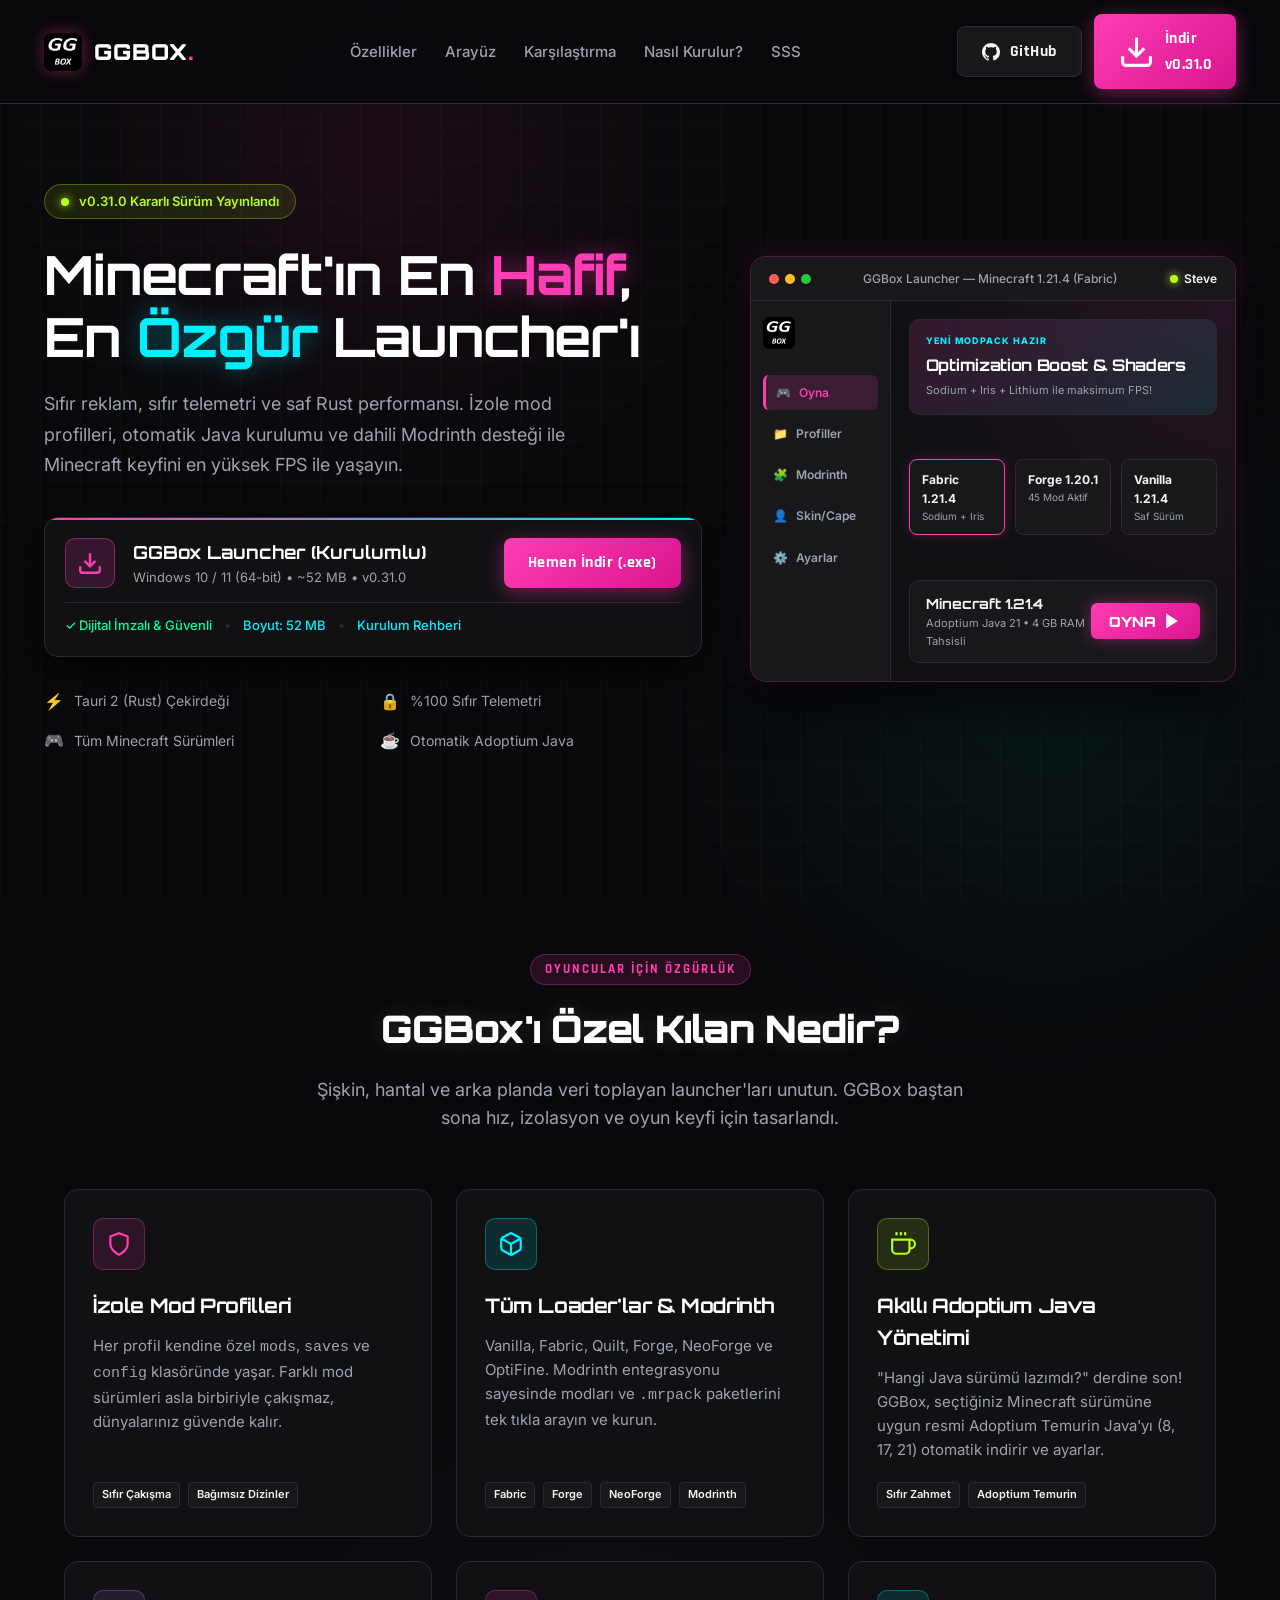
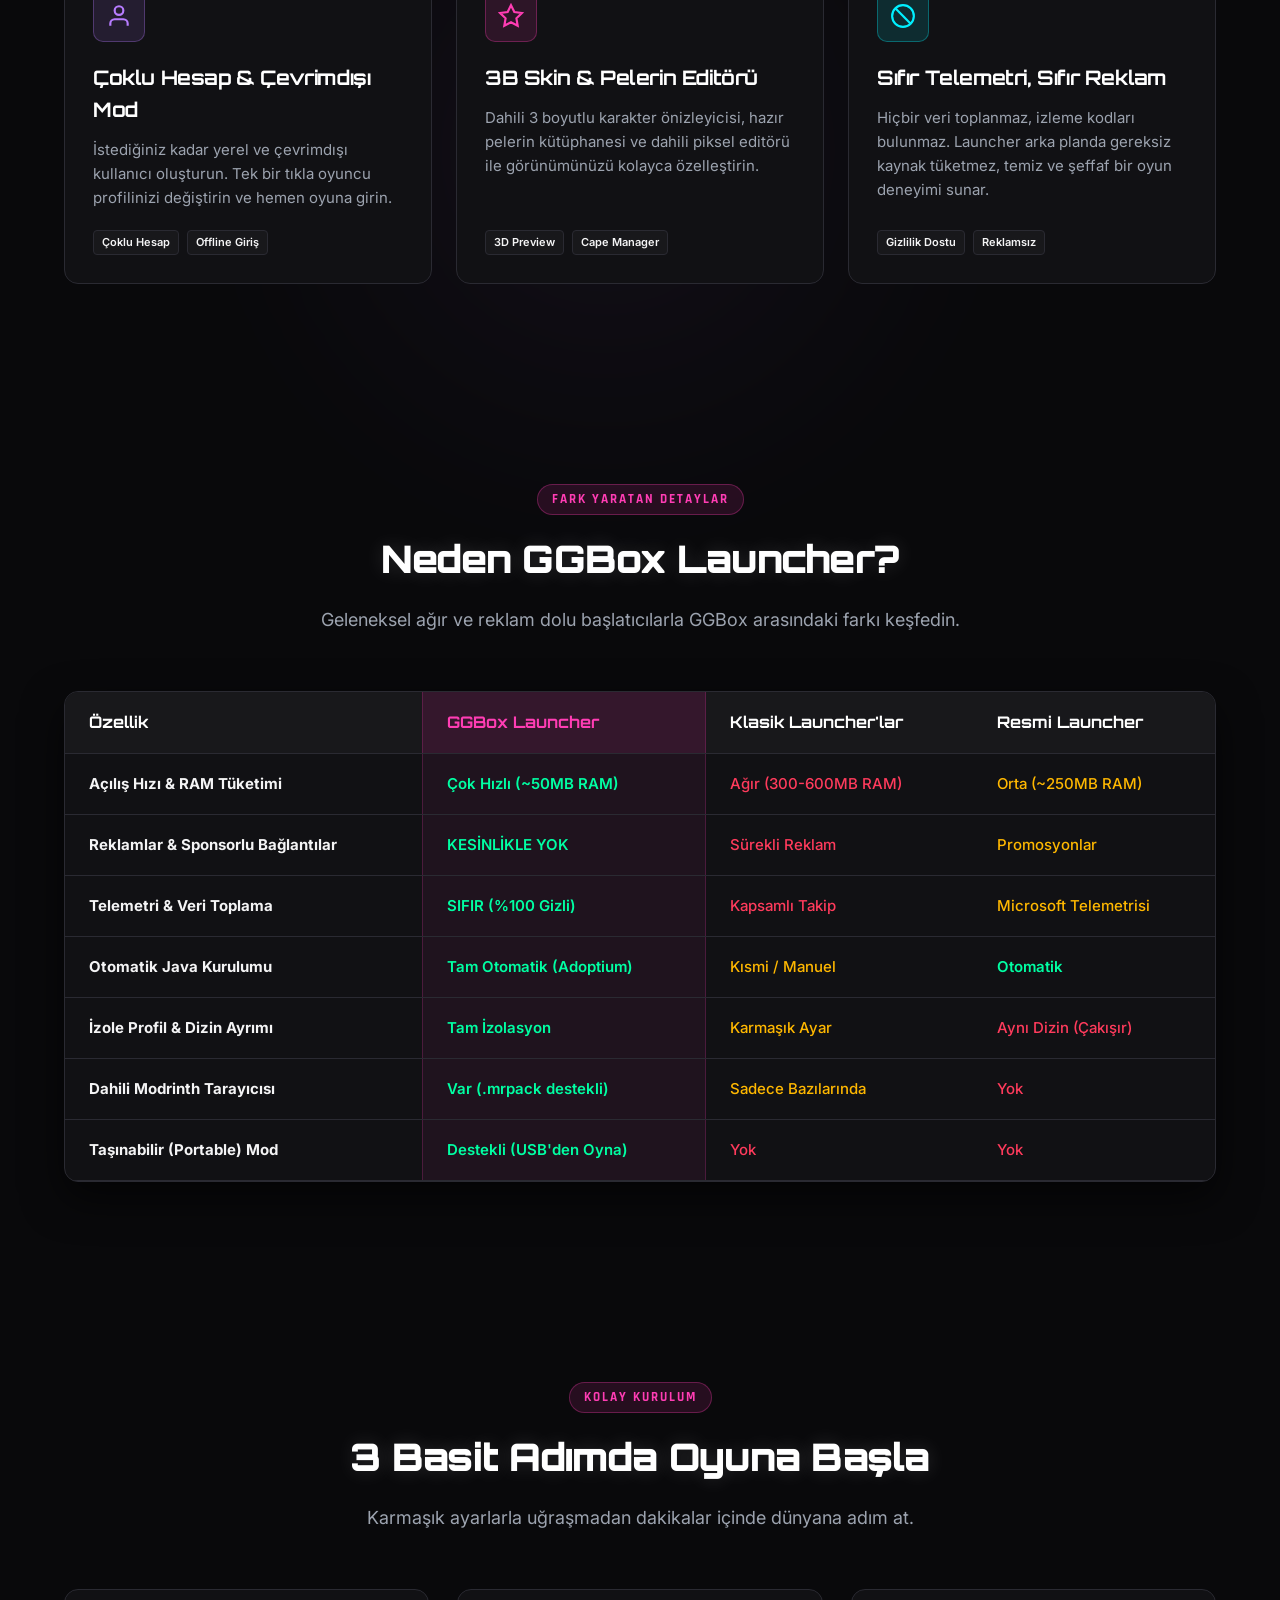
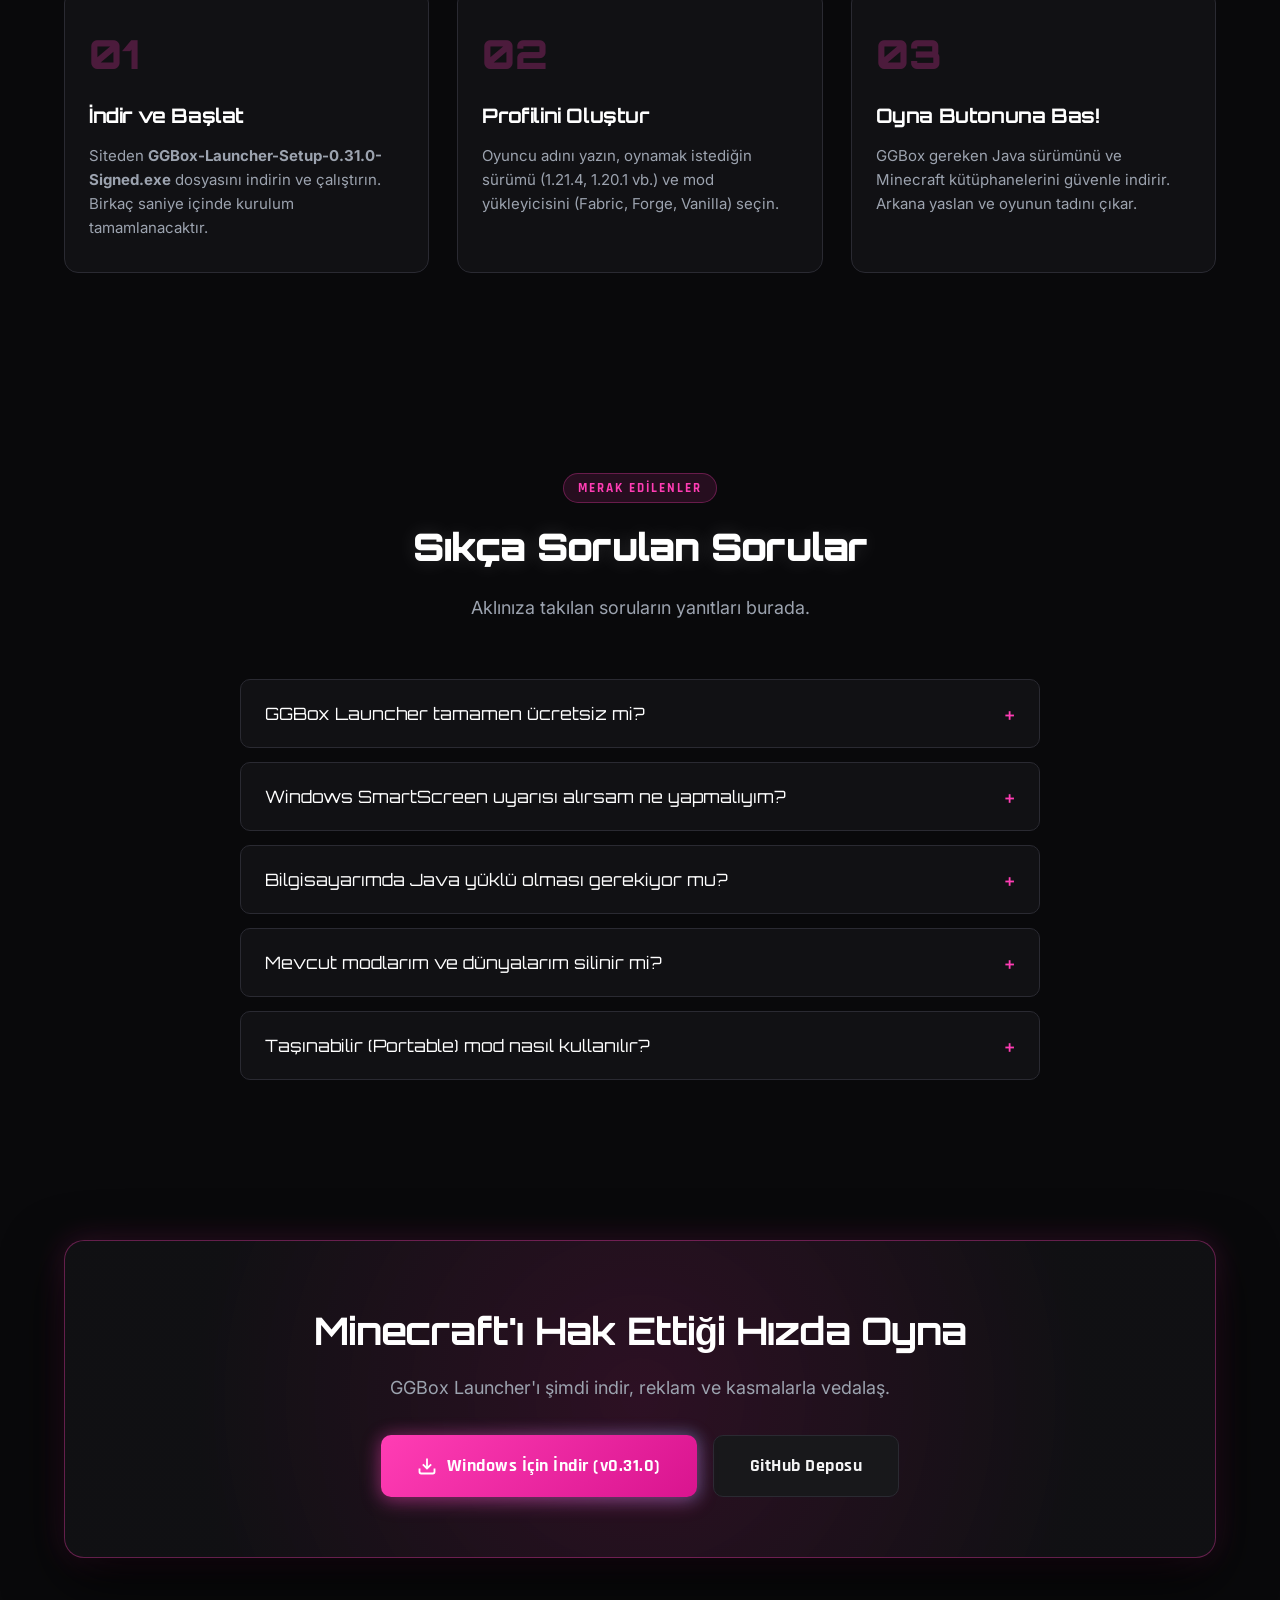
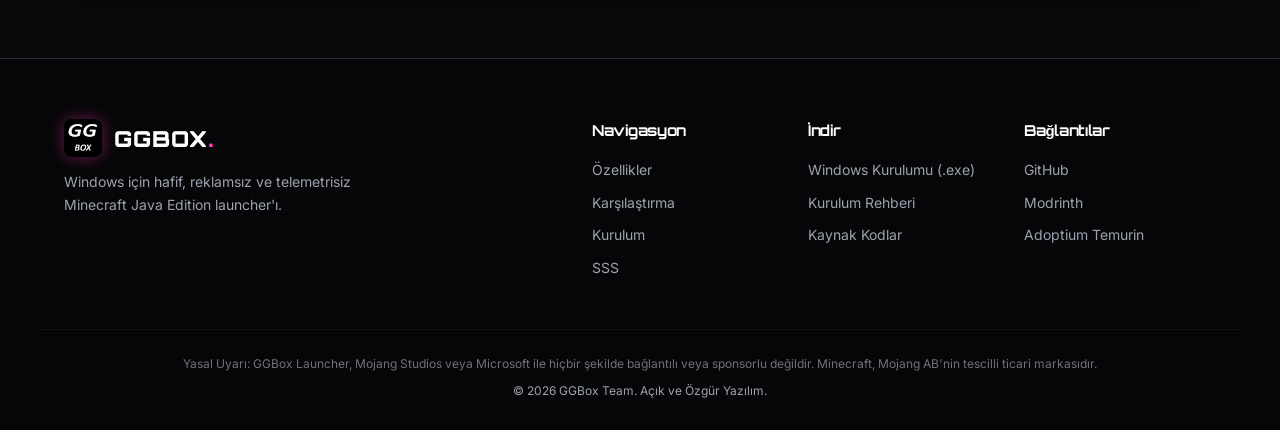
==== index.html @ 0e09b136 "feat: GGBox Launcher resmi indirme sitesi ve kurulum dosyalari (v0.31.0)" ====
<!DOCTYPE html>
<html lang="tr">
<head>
  <meta charset="UTF-8">
  <meta name="viewport" content="width=device-width, initial-scale=1.0">
  <title>GGBox Launcher — Minecraft İçin Hafif, Hızlı ve Özgür Başlatıcı</title>
  <meta name="description" content="Windows için hafif, reklamsız ve telemetrisiz Minecraft Java Edition launcher'ı. Çoklu profil, Modrinth desteği ve otomatik Java yönetimi.">
  <meta name="keywords" content="Minecraft Launcher, GGBox, GGBox Launcher, Minecraft Java, Fabric, Forge, Modrinth, Reklamsız Launcher, Minecraft İndir">
  <link rel="icon" type="image/x-icon" href="favicon.ico">
  <link rel="apple-touch-icon" href="assets/icon.png">
  
  <!-- Google Fonts: Orbitron, Rajdhani, Inter -->
  <link rel="preconnect" href="https://fonts.googleapis.com">
  <link rel="preconnect" href="https://fonts.gstatic.com" crossorigin>
  <link href="https://fonts.googleapis.com/css2?family=Inter:wght@300;400;500;600;700&family=Orbitron:wght@500;700;900&family=Rajdhani:wght@500;600;700&display=swap" rel="stylesheet">
  
  <link rel="stylesheet" href="styles.css">
</head>
<body data-accent="pink">
  <!-- Arka Plan Neon Glow Küreleri -->
  <div class="ambient-glow glow-1"></div>
  <div class="ambient-glow glow-2"></div>
  <div class="ambient-glow glow-3"></div>
  <div class="grid-overlay"></div>

  <!-- Üst Menü / Navbar -->
  <header class="navbar">
    <div class="nav-container">
      <a href="#" class="brand">
        <img src="assets/logo.png" alt="GGBox Launcher Logo" class="brand-logo" onerror="this.src='assets/icon.png'">
        <span class="brand-name">GGBOX<span class="brand-accent">.</span></span>
      </a>

      <nav class="nav-links">
        <a href="#ozellikler">Özellikler</a>
        <a href="#vitrin">Arayüz</a>
        <a href="#karsilastirma">Karşılaştırma</a>
        <a href="#kurulum">Nasıl Kurulur?</a>
        <a href="#sss">SSS</a>
      </nav>

      <div class="nav-actions">
        <a href="https://github.com/lopix31/ggboxmc.github.io" target="_blank" rel="noopener noreferrer" class="btn btn-secondary nav-github-btn">
          <svg class="icon" viewBox="0 0 24 24" fill="currentColor" width="18" height="18">
            <path d="M12 0C5.37 0 0 5.37 0 12c0 5.31 3.435 9.795 8.205 11.385.6.105.825-.255.825-.57 0-.285-.015-1.23-.015-2.235-3.015.555-3.795-.735-4.035-1.41-.135-.345-.72-1.41-1.23-1.695-.42-.225-1.02-.78-.015-.795.945-.015 1.62.87 1.845 1.23 1.08 1.815 2.805 1.305 3.495.99.105-.78.42-1.305.765-1.605-2.67-.3-5.46-1.335-5.46-5.925 0-1.305.465-2.385 1.23-3.225-.12-.3-.54-1.53.12-3.18 0 0 1.005-.315 3.3 1.23.96-.27 1.98-.405 3-.405s2.04.135 3 .405c2.295-1.56 3.3-1.23 3.3-1.23.66 1.65.24 2.88.12 3.18.765.84 1.23 1.905 1.23 3.225 0 4.605-2.805 5.625-5.475 5.925.435.375.81 1.095.81 2.22 0 1.605-.015 2.895-.015 3.3 0 .315.225.69.825.57A12.02 12.02 0 0024 12c0-6.63-5.37-12-12-12z"/>
          </svg>
          <span>GitHub</span>
        </a>
        <a href="#indir" class="btn btn-primary nav-download-btn">
          <svg class="icon" viewBox="0 0 24 24" fill="none" stroke="currentColor" stroke-width="2">
            <path d="M21 15v4a2 2 0 0 1-2 2H5a2 2 0 0 1-2-2v-4"></path>
            <polyline points="7 10 12 15 17 10"></polyline>
            <line x1="12" y1="15" x2="12" y2="3"></line>
          </svg>
          <span>İndir v0.31.0</span>
        </a>
      </div>
    </div>
  </header>

  <!-- Hero Bölümü -->
  <section class="hero-section">
    <div class="hero-container">
      <div class="hero-content">
        <div class="hero-badge">
          <span class="pulse-dot"></span>
          <span>v0.31.0 Kararlı Sürüm Yayınlandı</span>
        </div>

        <h1 class="hero-title">
          Minecraft'ın En <span class="neon-text">Hafif</span>, <br>
          En <span class="neon-text-cyan">Özgür</span> Launcher'ı
        </h1>

        <p class="hero-description">
          Sıfır reklam, sıfır telemetri ve saf Rust performansı. İzole mod profilleri, otomatik Java kurulumu ve dahili Modrinth desteği ile Minecraft keyfini en yüksek FPS ile yaşayın.
        </p>

        <!-- İndirme Kutusu ve Butonlar -->
        <div class="hero-cta-group" id="indir">
          <div class="download-main-card">
            <div class="download-card-body">
              <div class="download-icon-box">
                <svg viewBox="0 0 24 24" fill="none" stroke="currentColor" stroke-width="2.2">
                  <path d="M21 15v4a2 2 0 0 1-2 2H5a2 2 0 0 1-2-2v-4"></path>
                  <polyline points="7 10 12 15 17 10"></polyline>
                  <line x1="12" y1="15" x2="12" y2="3"></line>
                </svg>
              </div>
              <div class="download-info">
                <div class="download-title">GGBox Launcher (Kurulumlu)</div>
                <div class="download-meta">Windows 10 / 11 (64-bit) • ~52 MB • v0.31.0</div>
              </div>
              <a href="downloads/GGBox-Launcher-Setup-0.31.0-Signed.exe" id="direct-exe-download" class="btn btn-primary btn-glow" download="GGBox-Launcher-Setup-0.31.0.exe">
                <span>Hemen İndir (.exe)</span>
              </a>
            </div>
            <div class="download-card-footer">
              <span class="safe-badge">✓ Dijital İmzalı & Güvenli</span>
              <span class="divider">•</span>
              <span class="alt-link">Boyut: 52 MB</span>
              <span class="divider">•</span>
              <a href="#kurulum" class="alt-link">Kurulum Rehberi</a>
            </div>
          </div>
        </div>

        <div class="hero-highlights">
          <div class="highlight-item">
            <span class="highlight-icon">⚡</span>
            <span>Tauri 2 (Rust) Çekirdeği</span>
          </div>
          <div class="highlight-item">
            <span class="highlight-icon">🔒</span>
            <span>%100 Sıfır Telemetri</span>
          </div>
          <div class="highlight-item">
            <span class="highlight-icon">🎮</span>
            <span>Tüm Minecraft Sürümleri</span>
          </div>
          <div class="highlight-item">
            <span class="highlight-icon">☕</span>
            <span>Otomatik Adoptium Java</span>
          </div>
        </div>
      </div>

      <!-- Hero Launcher Önizleme / Mockup -->
      <div class="hero-mockup-wrapper">
        <div class="mockup-frame">
          <div class="mockup-header">
            <div class="mockup-dots">
              <span class="dot dot-red"></span>
              <span class="dot dot-yellow"></span>
              <span class="dot dot-green"></span>
            </div>
            <div class="mockup-title">GGBox Launcher — Minecraft 1.21.4 (Fabric)</div>
            <div class="mockup-user">
              <span class="status-online"></span> Steve
            </div>
          </div>

          <div class="mockup-inner">
            <!-- Sidebar Preview -->
            <div class="mockup-sidebar">
              <div class="mockup-brand">
                <img src="assets/logo.png" alt="GGBox" onerror="this.src='assets/icon.png'">
              </div>
              <div class="mockup-menu">
                <div class="m-item active"><span class="m-icon">🎮</span> Oyna</div>
                <div class="m-item"><span class="m-icon">📁</span> Profiller</div>
                <div class="m-item"><span class="m-icon">🧩</span> Modrinth</div>
                <div class="m-item"><span class="m-icon">👤</span> Skin/Cape</div>
                <div class="m-item"><span class="m-icon">⚙️</span> Ayarlar</div>
              </div>
            </div>

            <!-- Content Area Preview -->
            <div class="mockup-main">
              <div class="mockup-banner">
                <div class="banner-badge">YENİ MODPACK HAZIR</div>
                <h3 class="banner-title">Optimization Boost & Shaders</h3>
                <p class="banner-desc">Sodium + Iris + Lithium ile maksimum FPS!</p>
              </div>

              <div class="mockup-profile-row">
                <div class="profile-chip active">
                  <span class="pc-name">Fabric 1.21.4</span>
                  <span class="pc-tag">Sodium + Iris</span>
                </div>
                <div class="profile-chip">
                  <span class="pc-name">Forge 1.20.1</span>
                  <span class="pc-tag">45 Mod Aktif</span>
                </div>
                <div class="profile-chip">
                  <span class="pc-name">Vanilla 1.21.4</span>
                  <span class="pc-tag">Saf Sürüm</span>
                </div>
              </div>

              <div class="mockup-play-bar">
                <div class="play-details">
                  <div class="p-title">Minecraft 1.21.4</div>
                  <div class="p-sub">Adoptium Java 21 • 4 GB RAM Tahsisli</div>
                </div>
                <button class="mockup-play-btn">
                  <span>OYNA</span>
                  <svg viewBox="0 0 24 24" fill="currentColor" width="20" height="20">
                    <polygon points="5 3 19 12 5 21 5 3"></polygon>
                  </svg>
                </button>
              </div>
            </div>
          </div>
        </div>
      </div>
    </div>
  </section>

  <!-- Detaylı Özellikler Bölümü -->
  <section class="section features-section" id="ozellikler">
    <div class="container">
      <div class="section-head text-center">
        <div class="sub-badge">OYUNCULAR İÇİN ÖZGÜRLÜK</div>
        <h2 class="section-title">GGBox'ı Özel Kılan Nedir?</h2>
        <p class="section-desc">
          Şişkin, hantal ve arka planda veri toplayan launcher'ları unutun. GGBox baştan sona hız, izolasyon ve oyun keyfi için tasarlandı.
        </p>
      </div>

      <div class="features-grid">
        <!-- Feature 1 -->
        <div class="feature-card">
          <div class="feature-icon neon-pink-glow">
            <svg viewBox="0 0 24 24" fill="none" stroke="currentColor" stroke-width="2">
              <path d="M12 22s8-4 8-10V5l-8-3-8 3v7c0 6 8 10 8 10z"></path>
            </svg>
          </div>
          <h3 class="feature-title">İzole Mod Profilleri</h3>
          <p class="feature-text">
            Her profil kendine özel <code>mods</code>, <code>saves</code> ve <code>config</code> klasöründe yaşar. Farklı mod sürümleri asla birbiriyle çakışmaz, dünyalarınız güvende kalır.
          </p>
          <div class="feature-tags">
            <span>Sıfır Çakışma</span>
            <span>Bağımsız Dizinler</span>
          </div>
        </div>

        <!-- Feature 2 -->
        <div class="feature-card">
          <div class="feature-icon neon-cyan-glow">
            <svg viewBox="0 0 24 24" fill="none" stroke="currentColor" stroke-width="2">
              <path d="M21 16V8a2 2 0 0 0-1-1.73l-7-4a2 2 0 0 0-2 0l-7 4A2 2 0 0 0 3 8v8a2 2 0 0 0 1 1.73l7 4a2 2 0 0 0 2 0l7-4A2 2 0 0 0 21 16z"></path>
              <polyline points="3.27 6.96 12 12.01 20.73 6.96"></polyline>
              <line x1="12" y1="22.08" x2="12" y2="12"></line>
            </svg>
          </div>
          <h3 class="feature-title">Tüm Loader'lar & Modrinth</h3>
          <p class="feature-text">
            Vanilla, Fabric, Quilt, Forge, NeoForge ve OptiFine. Modrinth entegrasyonu sayesinde modları ve <code>.mrpack</code> paketlerini tek tıkla arayın ve kurun.
          </p>
          <div class="feature-tags">
            <span>Fabric</span>
            <span>Forge</span>
            <span>NeoForge</span>
            <span>Modrinth</span>
          </div>
        </div>

        <!-- Feature 3 -->
        <div class="feature-card">
          <div class="feature-icon neon-lime-glow">
            <svg viewBox="0 0 24 24" fill="none" stroke="currentColor" stroke-width="2">
              <path d="M18 8h1a4 4 0 0 1 0 8h-1"></path>
              <path d="M2 8h16v9a4 4 0 0 1-4 4H6a4 4 0 0 1-4-4V8z"></path>
              <line x1="6" y1="1" x2="6" y2="4"></line>
              <line x1="10" y1="1" x2="10" y2="4"></line>
              <line x1="14" y1="1" x2="14" y2="4"></line>
            </svg>
          </div>
          <h3 class="feature-title">Akıllı Adoptium Java Yönetimi</h3>
          <p class="feature-text">
            "Hangi Java sürümü lazımdı?" derdine son! GGBox, seçtiğiniz Minecraft sürümüne uygun resmi Adoptium Temurin Java'yı (8, 17, 21) otomatik indirir ve ayarlar.
          </p>
          <div class="feature-tags">
            <span>Sıfır Zahmet</span>
            <span>Adoptium Temurin</span>
          </div>
        </div>

        <!-- Feature 4 -->
        <div class="feature-card">
          <div class="feature-icon neon-purple-glow">
            <svg viewBox="0 0 24 24" fill="none" stroke="currentColor" stroke-width="2">
              <path d="M20 21v-2a4 4 0 0 0-4-4H8a4 4 0 0 0-4 4v2"></path>
              <circle cx="12" cy="7" r="4"></circle>
            </svg>
          </div>
          <h3 class="feature-title">Çoklu Hesap & Çevrimdışı Mod</h3>
          <p class="feature-text">
            İstediğiniz kadar yerel ve çevrimdışı kullanıcı oluşturun. Tek bir tıkla oyuncu profilinizi değiştirin ve hemen oyuna girin.
          </p>
          <div class="feature-tags">
            <span>Çoklu Hesap</span>
            <span>Offline Giriş</span>
          </div>
        </div>

        <!-- Feature 5 -->
        <div class="feature-card">
          <div class="feature-icon neon-pink-glow">
            <svg viewBox="0 0 24 24" fill="none" stroke="currentColor" stroke-width="2">
              <polygon points="12 2 15.09 8.26 22 9.27 17 14.14 18.18 21.02 12 17.77 5.82 21.02 7 14.14 2 9.27 8.91 8.26 12 2"></polygon>
            </svg>
          </div>
          <h3 class="feature-title">3B Skin & Pelerin Editörü</h3>
          <p class="feature-text">
            Dahili 3 boyutlu karakter önizleyicisi, hazır pelerin kütüphanesi ve dahili piksel editörü ile görünümünüzü kolayca özelleştirin.
          </p>
          <div class="feature-tags">
            <span>3D Preview</span>
            <span>Cape Manager</span>
          </div>
        </div>

        <!-- Feature 6 -->
        <div class="feature-card">
          <div class="feature-icon neon-cyan-glow">
            <svg viewBox="0 0 24 24" fill="none" stroke="currentColor" stroke-width="2">
              <circle cx="12" cy="12" r="10"></circle>
              <line x1="4.93" y1="4.93" x2="19.07" y2="19.07"></line>
            </svg>
          </div>
          <h3 class="feature-title">Sıfır Telemetri, Sıfır Reklam</h3>
          <p class="feature-text">
            Hiçbir veri toplanmaz, izleme kodları bulunmaz. Launcher arka planda gereksiz kaynak tüketmez, temiz ve şeffaf bir oyun deneyimi sunar.
          </p>
          <div class="feature-tags">
            <span>Gizlilik Dostu</span>
            <span>Reklamsız</span>
          </div>
        </div>
      </div>
    </div>
  </section>

  <!-- Karşılaştırma Bölümü -->
  <section class="section comparison-section" id="karsilastirma">
    <div class="container">
      <div class="section-head text-center">
        <div class="sub-badge">FARK YARATAN DETAYLAR</div>
        <h2 class="section-title">Neden GGBox Launcher?</h2>
        <p class="section-desc">Geleneksel ağır ve reklam dolu başlatıcılarla GGBox arasındaki farkı keşfedin.</p>
      </div>

      <div class="table-container">
        <table class="comparison-table">
          <thead>
            <tr>
              <th>Özellik</th>
              <th class="highlight-col">GGBox Launcher</th>
              <th>Klasik Launcher'lar</th>
              <th>Resmi Launcher</th>
            </tr>
          </thead>
          <tbody>
            <tr>
              <td><strong>Açılış Hızı & RAM Tüketimi</strong></td>
              <td class="highlight-col"><span class="badge-success">Çok Hızlı (~50MB RAM)</span></td>
              <td><span class="badge-danger">Ağır (300-600MB RAM)</span></td>
              <td><span class="badge-warn">Orta (~250MB RAM)</span></td>
            </tr>
            <tr>
              <td><strong>Reklamlar & Sponsorlu Bağlantılar</strong></td>
              <td class="highlight-col"><span class="badge-success">KESİNLİKLE YOK</span></td>
              <td><span class="badge-danger">Sürekli Reklam</span></td>
              <td><span class="badge-warn">Promosyonlar</span></td>
            </tr>
            <tr>
              <td><strong>Telemetri & Veri Toplama</strong></td>
              <td class="highlight-col"><span class="badge-success">SIFIR (%100 Gizli)</span></td>
              <td><span class="badge-danger">Kapsamlı Takip</span></td>
              <td><span class="badge-warn">Microsoft Telemetrisi</span></td>
            </tr>
            <tr>
              <td><strong>Otomatik Java Kurulumu</strong></td>
              <td class="highlight-col"><span class="badge-success">Tam Otomatik (Adoptium)</span></td>
              <td><span class="badge-warn">Kısmi / Manuel</span></td>
              <td><span class="badge-success">Otomatik</span></td>
            </tr>
            <tr>
              <td><strong>İzole Profil & Dizin Ayrımı</strong></td>
              <td class="highlight-col"><span class="badge-success">Tam İzolasyon</span></td>
              <td><span class="badge-warn">Karmaşık Ayar</span></td>
              <td><span class="badge-danger">Aynı Dizin (Çakışır)</span></td>
            </tr>
            <tr>
              <td><strong>Dahili Modrinth Tarayıcısı</strong></td>
              <td class="highlight-col"><span class="badge-success">Var (.mrpack destekli)</span></td>
              <td><span class="badge-warn">Sadece Bazılarında</span></td>
              <td><span class="badge-danger">Yok</span></td>
            </tr>
            <tr>
              <td><strong>Taşınabilir (Portable) Mod</strong></td>
              <td class="highlight-col"><span class="badge-success">Destekli (USB'den Oyna)</span></td>
              <td><span class="badge-danger">Yok</span></td>
              <td><span class="badge-danger">Yok</span></td>
            </tr>
          </tbody>
        </table>
      </div>
    </div>
  </section>

  <!-- Kurulum Adımları -->
  <section class="section install-section" id="kurulum">
    <div class="container">
      <div class="section-head text-center">
        <div class="sub-badge">KOLAY KURULUM</div>
        <h2 class="section-title">3 Basit Adımda Oyuna Başla</h2>
        <p class="section-desc">Karmaşık ayarlarla uğraşmadan dakikalar içinde dünyana adım at.</p>
      </div>

      <div class="steps-grid">
        <div class="step-card">
          <div class="step-num">01</div>
          <h3 class="step-title">İndir ve Başlat</h3>
          <p class="step-text">
            Siteden <strong>GGBox-Launcher-Setup-0.31.0-Signed.exe</strong> dosyasını indirin ve çalıştırın. Birkaç saniye içinde kurulum tamamlanacaktır.
          </p>
        </div>

        <div class="step-card">
          <div class="step-num">02</div>
          <h3 class="step-title">Profilini Oluştur</h3>
          <p class="step-text">
            Oyuncu adını yazın, oynamak istediğin sürümü (1.21.4, 1.20.1 vb.) ve mod yükleyicisini (Fabric, Forge, Vanilla) seçin.
          </p>
        </div>

        <div class="step-card">
          <div class="step-num">03</div>
          <h3 class="step-title">Oyna Butonuna Bas!</h3>
          <p class="step-text">
            GGBox gereken Java sürümünü ve Minecraft kütüphanelerini güvenle indirir. Arkana yaslan ve oyunun tadını çıkar.
          </p>
        </div>
      </div>
    </div>
  </section>

  <!-- SSS / Sıkça Sorulan Sorular -->
  <section class="section faq-section" id="sss">
    <div class="container">
      <div class="section-head text-center">
        <div class="sub-badge">MERAK EDİLENLER</div>
        <h2 class="section-title">Sıkça Sorulan Sorular</h2>
        <p class="section-desc">Aklınıza takılan soruların yanıtları burada.</p>
      </div>

      <div class="faq-accordion">
        <div class="faq-item">
          <button class="faq-question">
            <span>GGBox Launcher tamamen ücretsiz mi?</span>
            <span class="faq-icon">+</span>
          </button>
          <div class="faq-answer">
            <p>Evet! GGBox Launcher tamamen ücretsizdir. Hiçbir gizli ücret, abonelik, kilitli özellik veya reklam barındırmaz.</p>
          </div>
        </div>

        <div class="faq-item">
          <button class="faq-question">
            <span>Windows SmartScreen uyarısı alırsam ne yapmalıyım?</span>
            <span class="faq-icon">+</span>
          </button>
          <div class="faq-answer">
            <p>Yeni ve bağımsız açık kaynaklı uygulamalar Microsoft tarafından geniş kitlelerce indirilene kadar SmartScreen "Bilinmeyen Yayıncı" bildirimi gösterebilir. <strong>"Ek bilgi"</strong>ye ve ardından <strong>"Yine de çalıştır"</strong> butonuna tıklayarak güvenle başlatabilirsiniz. GGBox Launcher temiz ve dijital imzalıdır.</p>
          </div>
        </div>

        <div class="faq-item">
          <button class="faq-question">
            <span>Bilgisayarımda Java yüklü olması gerekiyor mu?</span>
            <span class="faq-icon">+</span>
          </button>
          <div class="faq-answer">
            <p>Hayır! GGBox Launcher akıllı Java yöneticisi içerir. Oynamak istediğiniz Minecraft sürümü Java 8, 17 veya 21 gerektiriyorsa, resmi Eclipse Adoptium Temurin kaynaklarından otomatik olarak indirip izole şekilde kullanır.</p>
          </div>
        </div>

        <div class="faq-item">
          <button class="faq-question">
            <span>Mevcut modlarım ve dünyalarım silinir mi?</span>
            <span class="faq-icon">+</span>
          </button>
          <div class="faq-answer">
            <p>Hayır! GGBox her profil için izole bir çalışma alanı oluşturur. Standart <code>.minecraft</code> klasörünüzdeki kayıtlarınıza dokunmaz. İsterseniz tek tıkla eski dünyalarınızı kopyalayabilir veya içeri aktarabilirsiniz.</p>
          </div>
        </div>

        <div class="faq-item">
          <button class="faq-question">
            <span>Taşınabilir (Portable) mod nasıl kullanılır?</span>
            <span class="faq-icon">+</span>
          </button>
          <div class="faq-answer">
            <p>GGBox Portable sürümünü bir USB belleğe çıkarın. Programın yanında bir <code>portable.flag</code> dosyası bulunduğunda tüm oyun ve ayar dosyaları USB bellek içinde tutulur, böylece her bilgisayara takıp doğrudan oynayabilirsiniz.</p>
          </div>
        </div>
      </div>
    </div>
  </section>

  <!-- Alt Çağrı / Download Banner -->
  <section class="cta-banner-section">
    <div class="container">
      <div class="cta-banner">
        <h2 class="cta-title">Minecraft'ı Hak Ettiği Hızda Oyna</h2>
        <p class="cta-subtitle">GGBox Launcher'ı şimdi indir, reklam ve kasmalarla vedalaş.</p>
        <div class="cta-buttons">
          <a href="downloads/GGBox-Launcher-Setup-0.31.0-Signed.exe" class="btn btn-primary btn-lg btn-glow" download="GGBox-Launcher-Setup-0.31.0.exe">
            <svg viewBox="0 0 24 24" fill="none" stroke="currentColor" stroke-width="2.2" width="20" height="20">
              <path d="M21 15v4a2 2 0 0 1-2 2H5a2 2 0 0 1-2-2v-4"></path>
              <polyline points="7 10 12 15 17 10"></polyline>
              <line x1="12" y1="15" x2="12" y2="3"></line>
            </svg>
            <span>Windows İçin İndir (v0.31.0)</span>
          </a>
          <a href="https://github.com/lopix31/ggboxmc.github.io" target="_blank" rel="noopener noreferrer" class="btn btn-secondary btn-lg">
            <span>GitHub Deposu</span>
          </a>
        </div>
      </div>
    </div>
  </section>

  <!-- Footer -->
  <footer class="footer">
    <div class="container footer-content">
      <div class="footer-brand">
        <div class="brand">
          <img src="assets/logo.png" alt="GGBox" class="brand-logo" onerror="this.src='assets/icon.png'">
          <span class="brand-name">GGBOX<span class="brand-accent">.</span></span>
        </div>
        <p class="footer-desc">
          Windows için hafif, reklamsız ve telemetrisiz Minecraft Java Edition launcher'ı.
        </p>
      </div>

      <div class="footer-links-group">
        <div class="footer-col">
          <h4>Navigasyon</h4>
          <a href="#ozellikler">Özellikler</a>
          <a href="#karsilastirma">Karşılaştırma</a>
          <a href="#kurulum">Kurulum</a>
          <a href="#sss">SSS</a>
        </div>

        <div class="footer-col">
          <h4>İndir</h4>
          <a href="downloads/GGBox-Launcher-Setup-0.31.0-Signed.exe" download="GGBox-Launcher-Setup-0.31.0.exe">Windows Kurulumu (.exe)</a>
          <a href="#kurulum">Kurulum Rehberi</a>
          <a href="https://github.com/lopix31/ggboxmc.github.io" target="_blank">Kaynak Kodlar</a>
        </div>

        <div class="footer-col">
          <h4>Bağlantılar</h4>
          <a href="https://github.com/ggboxmc/ggboxmc.github.io" target="_blank">GitHub</a>
          <a href="https://modrinth.com" target="_blank">Modrinth</a>
          <a href="https://adoptium.net" target="_blank">Adoptium Temurin</a>
        </div>
      </div>
    </div>

    <div class="container footer-bottom">
      <p class="disclaimer">
        Yasal Uyarı: GGBox Launcher, Mojang Studios veya Microsoft ile hiçbir şekilde bağlantılı veya sponsorlu değildir. Minecraft, Mojang AB'nin tescilli ticari markasıdır.
      </p>
      <p class="copyright">
        © 2026 GGBox Team. Açık ve Özgür Yazılım.
      </p>
    </div>
  </footer>

  <script src="script.js"></script>
</body>
</html>
---- styles.css ----
/* ==========================================================================
   GGBox Launcher Landing Page Stylesheet
   Theme: Neon Pink × Deep Dark Cyberpunk (Matching GGBox App Design Tokens)
   ========================================================================== */

:root {
  --mc-bg: #09090b;
  --mc-surface-1: #111114;
  --mc-surface-2: #18181b;
  --mc-surface-3: #222227;
  --mc-border: #2a2a32;
  --mc-border-light: rgba(255, 61, 180, 0.25);
  
  --mc-text: #f4f4f5;
  --mc-text-muted: #9ca3af;
  --mc-text-dim: #71717a;

  /* Neon Brand Accents */
  --mc-accent: #ff3db4;
  --mc-accent-2: #d9148f;
  --mc-accent-glow: rgba(255, 61, 180, 0.45);
  --mc-accent-rgb: 255, 61, 180;
  --mc-on-accent: #24030f;

  /* Additional Neon Accents */
  --mc-cyan: #00f0ff;
  --mc-cyan-glow: rgba(0, 240, 255, 0.4);
  --mc-lime: #b6ff1a;
  --mc-lime-glow: rgba(182, 255, 26, 0.35);
  --mc-purple: #b77cff;
  --mc-purple-glow: rgba(183, 124, 255, 0.35);
  
  --mc-success: #00ffa3;
  --mc-danger: #ff3b5c;
  --mc-warn: #ffb800;

  /* Fonts */
  --font-body: 'Inter', -apple-system, BlinkMacSystemFont, "Segoe UI", Roboto, sans-serif;
  --font-heading: 'Orbitron', sans-serif;
  --font-sub: 'Rajdhani', sans-serif;

  --transition-fast: 0.2s cubic-bezier(0.16, 1, 0.3, 1);
  --transition-normal: 0.3s cubic-bezier(0.16, 1, 0.3, 1);
}

* {
  box-sizing: border-box;
  margin: 0;
  padding: 0;
}

html {
  scroll-behavior: smooth;
  color-scheme: dark;
}

body {
  background-color: var(--mc-bg);
  color: var(--mc-text);
  font-family: var(--font-body);
  font-size: 16px;
  line-height: 1.6;
  position: relative;
  overflow-x: hidden;
  min-height: 100vh;
}

/* Ambient Glow Orbs */
.ambient-glow {
  position: absolute;
  border-radius: 50%;
  filter: blur(120px);
  pointer-events: none;
  z-index: 0;
  opacity: 0.45;
}

.glow-1 {
  width: 500px;
  height: 500px;
  background: radial-gradient(circle, rgba(255, 61, 180, 0.35) 0%, transparent 70%);
  top: -100px;
  left: 10%;
}

.glow-2 {
  width: 600px;
  height: 600px;
  background: radial-gradient(circle, rgba(0, 240, 255, 0.2) 0%, transparent 70%);
  top: 400px;
  right: -5%;
}

.glow-3 {
  width: 700px;
  height: 700px;
  background: radial-gradient(circle, rgba(183, 124, 255, 0.18) 0%, transparent 70%);
  top: 1400px;
  left: 20%;
}

/* Cyberpunk Grid Overlay */
.grid-overlay {
  position: fixed;
  top: 0;
  left: 0;
  width: 100%;
  height: 100%;
  background-image: 
    linear-gradient(rgba(255, 255, 255, 0.02) 1px, transparent 1px),
    linear-gradient(90deg, rgba(255, 255, 255, 0.02) 1px, transparent 1px);
  background-size: 40px 40px;
  pointer-events: none;
  z-index: 1;
}

/* Container */
.container {
  max-width: 1200px;
  margin: 0 auto;
  padding: 0 24px;
  position: relative;
  z-index: 2;
}

/* Typography & Headings */
h1, h2, h3, h4 {
  font-family: var(--font-heading);
  letter-spacing: -0.02em;
  color: #ffffff;
}

.sub-badge {
  display: inline-block;
  font-family: var(--font-sub);
  font-weight: 700;
  font-size: 13px;
  letter-spacing: 2px;
  color: var(--mc-accent);
  background: rgba(255, 61, 180, 0.12);
  border: 1px solid rgba(255, 61, 180, 0.3);
  padding: 4px 14px;
  border-radius: 999px;
  margin-bottom: 14px;
  text-transform: uppercase;
}

.section-head {
  margin-bottom: 56px;
}

.text-center {
  text-align: center;
}

.section-title {
  font-size: 38px;
  font-weight: 900;
  margin-bottom: 16px;
  text-shadow: 0 0 20px rgba(255, 255, 255, 0.15);
}

.section-desc {
  color: var(--mc-text-muted);
  font-size: 18px;
  max-width: 680px;
  margin: 0 auto;
}

.neon-text {
  color: var(--mc-accent);
  text-shadow: 0 0 25px var(--mc-accent-glow);
}

.neon-text-cyan {
  color: var(--mc-cyan);
  text-shadow: 0 0 25px var(--mc-cyan-glow);
}

/* Buttons */
.btn {
  display: inline-flex;
  align-items: center;
  justify-content: center;
  gap: 10px;
  font-family: var(--font-sub);
  font-weight: 700;
  font-size: 16px;
  letter-spacing: 0.5px;
  text-decoration: none;
  padding: 12px 24px;
  border-radius: 8px;
  cursor: pointer;
  transition: all var(--transition-normal);
  border: none;
  outline: none;
}

.btn-primary {
  background: linear-gradient(135deg, var(--mc-accent), var(--mc-accent-2));
  color: #ffffff;
  box-shadow: 0 4px 20px rgba(255, 61, 180, 0.4);
}

.btn-primary:hover {
  transform: translateY(-2px);
  box-shadow: 0 6px 28px rgba(255, 61, 180, 0.6);
  filter: brightness(1.1);
}

.btn-glow {
  position: relative;
}

.btn-glow::after {
  content: '';
  position: absolute;
  inset: -2px;
  background: linear-gradient(135deg, var(--mc-accent), var(--mc-cyan));
  border-radius: 10px;
  z-index: -1;
  opacity: 0.4;
  filter: blur(8px);
  transition: opacity var(--transition-fast);
}

.btn-glow:hover::after {
  opacity: 0.8;
}

.btn-secondary {
  background: var(--mc-surface-2);
  color: var(--mc-text);
  border: 1px solid var(--mc-border);
}

.btn-secondary:hover {
  background: var(--mc-surface-3);
  border-color: var(--mc-text-muted);
  transform: translateY(-2px);
}

.btn-lg {
  padding: 16px 36px;
  font-size: 18px;
  border-radius: 10px;
}

/* Navbar */
.navbar {
  position: sticky;
  top: 0;
  width: 100%;
  background: rgba(9, 9, 11, 0.85);
  backdrop-filter: blur(16px);
  -webkit-backdrop-filter: blur(16px);
  border-bottom: 1px solid var(--mc-border);
  z-index: 100;
}

.nav-container {
  max-width: 1240px;
  margin: 0 auto;
  padding: 14px 24px;
  display: flex;
  align-items: center;
  justify-content: space-between;
}

.brand {
  display: flex;
  align-items: center;
  gap: 12px;
  text-decoration: none;
}

.brand-logo {
  width: 38px;
  height: 38px;
  border-radius: 8px;
  object-fit: contain;
  box-shadow: 0 0 16px rgba(255, 61, 180, 0.4);
}

.brand-name {
  font-family: var(--font-heading);
  font-size: 22px;
  font-weight: 900;
  letter-spacing: 1px;
  color: #ffffff;
}

.brand-accent {
  color: var(--mc-accent);
}

.nav-links {
  display: flex;
  gap: 28px;
}

.nav-links a {
  color: var(--mc-text-muted);
  text-decoration: none;
  font-weight: 500;
  font-size: 15px;
  transition: color var(--transition-fast);
}

.nav-links a:hover {
  color: var(--mc-accent);
}

.nav-actions {
  display: flex;
  align-items: center;
  gap: 12px;
}

/* Hero Section */
.hero-section {
  position: relative;
  z-index: 2;
  padding: 80px 0 100px;
}

.hero-container {
  max-width: 1240px;
  margin: 0 auto;
  padding: 0 24px;
  display: grid;
  grid-template-columns: 1.15fr 0.85fr;
  align-items: center;
  gap: 48px;
}

.hero-badge {
  display: inline-flex;
  align-items: center;
  gap: 10px;
  background: rgba(182, 255, 26, 0.1);
  border: 1px solid rgba(182, 255, 26, 0.3);
  color: var(--mc-lime);
  padding: 6px 16px;
  border-radius: 999px;
  font-size: 13px;
  font-weight: 600;
  margin-bottom: 24px;
}

.pulse-dot {
  width: 8px;
  height: 8px;
  background-color: var(--mc-lime);
  border-radius: 50%;
  box-shadow: 0 0 10px var(--mc-lime);
  animation: pulse 1.8s infinite;
}

@keyframes pulse {
  0% { transform: scale(0.95); box-shadow: 0 0 0 0 rgba(182, 255, 26, 0.7); }
  70% { transform: scale(1.1); box-shadow: 0 0 0 8px rgba(182, 255, 26, 0); }
  100% { transform: scale(0.95); box-shadow: 0 0 0 0 rgba(182, 255, 26, 0); }
}

.hero-title {
  font-size: 54px;
  line-height: 1.15;
  margin-bottom: 22px;
}

.hero-description {
  font-size: 18px;
  color: var(--mc-text-muted);
  line-height: 1.7;
  margin-bottom: 36px;
  max-width: 580px;
}

/* Download Main Card */
.download-main-card {
  background: var(--mc-surface-1);
  border: 1px solid var(--mc-border);
  border-radius: 14px;
  padding: 20px;
  margin-bottom: 32px;
  box-shadow: 0 12px 36px rgba(0, 0, 0, 0.6);
  position: relative;
  overflow: hidden;
}

.download-main-card::before {
  content: '';
  position: absolute;
  top: 0;
  left: 0;
  right: 0;
  height: 2px;
  background: linear-gradient(90deg, var(--mc-accent), var(--mc-cyan));
}

.download-card-body {
  display: flex;
  align-items: center;
  gap: 18px;
  margin-bottom: 14px;
}

.download-icon-box {
  width: 50px;
  height: 50px;
  background: rgba(255, 61, 180, 0.15);
  border: 1px solid rgba(255, 61, 180, 0.4);
  color: var(--mc-accent);
  border-radius: 10px;
  display: flex;
  align-items: center;
  justify-content: center;
}

.download-icon-box svg {
  width: 26px;
  height: 26px;
}

.download-info {
  flex: 1;
}

.download-title {
  font-family: var(--font-heading);
  font-weight: 700;
  font-size: 18px;
  color: #ffffff;
}

.download-meta {
  font-size: 13px;
  color: var(--mc-text-muted);
}

.download-card-footer {
  display: flex;
  align-items: center;
  gap: 12px;
  padding-top: 12px;
  border-top: 1px solid var(--mc-border);
  font-size: 13px;
  flex-wrap: wrap;
}

.alt-link {
  color: var(--mc-cyan);
  text-decoration: none;
  font-weight: 500;
  transition: color var(--transition-fast);
}

.alt-link:hover {
  text-decoration: underline;
  color: #ffffff;
}

.safe-badge {
  color: var(--mc-success);
  font-weight: 500;
}

.divider {
  color: var(--mc-border);
}

.hero-highlights {
  display: grid;
  grid-template-columns: repeat(2, 1fr);
  gap: 14px;
}

.highlight-item {
  display: flex;
  align-items: center;
  gap: 10px;
  font-size: 14px;
  color: var(--mc-text-muted);
}

.highlight-icon {
  font-size: 16px;
}

/* Mockup Showcase */
.hero-mockup-wrapper {
  position: relative;
}

.mockup-frame {
  background: var(--mc-surface-1);
  border: 1px solid var(--mc-border-light);
  border-radius: 16px;
  overflow: hidden;
  box-shadow: 
    0 20px 50px rgba(0, 0, 0, 0.8),
    0 0 30px rgba(255, 61, 180, 0.15);
  transition: transform var(--transition-normal);
}

.mockup-frame:hover {
  transform: translateY(-4px);
  border-color: rgba(255, 61, 180, 0.45);
}

.mockup-header {
  background: var(--mc-surface-2);
  padding: 12px 18px;
  display: flex;
  align-items: center;
  justify-content: space-between;
  border-bottom: 1px solid var(--mc-border);
}

.mockup-dots {
  display: flex;
  gap: 6px;
}

.dot {
  width: 10px;
  height: 10px;
  border-radius: 50%;
}

.dot-red { background: #ff5f56; }
.dot-yellow { background: #ffbd2e; }
.dot-green { background: #27c93f; }

.mockup-title {
  font-size: 12px;
  color: var(--mc-text-muted);
  font-weight: 500;
}

.mockup-user {
  font-size: 12px;
  display: flex;
  align-items: center;
  gap: 6px;
  color: var(--mc-text);
  font-weight: 600;
}

.status-online {
  width: 8px;
  height: 8px;
  background-color: var(--mc-lime);
  border-radius: 50%;
  display: inline-block;
  box-shadow: 0 0 8px var(--mc-lime);
}

.mockup-inner {
  display: grid;
  grid-template-columns: 140px 1fr;
  height: 380px;
}

.mockup-sidebar {
  background: var(--mc-surface-2);
  border-right: 1px solid var(--mc-border);
  padding: 16px 12px;
  display: flex;
  flex-direction: column;
  gap: 18px;
}

.mockup-brand img {
  width: 32px;
  height: 32px;
  border-radius: 6px;
}

.mockup-menu {
  display: flex;
  flex-direction: column;
  gap: 6px;
}

.m-item {
  display: flex;
  align-items: center;
  gap: 8px;
  font-size: 12px;
  font-weight: 600;
  padding: 8px 10px;
  border-radius: 6px;
  color: var(--mc-text-muted);
  cursor: pointer;
  transition: all var(--transition-fast);
}

.m-item.active {
  background: rgba(255, 61, 180, 0.15);
  color: var(--mc-accent);
  border-left: 3px solid var(--mc-accent);
}

.mockup-main {
  padding: 18px;
  display: flex;
  flex-direction: column;
  justify-content: space-between;
  background: radial-gradient(circle at top right, rgba(255, 61, 180, 0.08), transparent 70%);
}

.mockup-banner {
  background: linear-gradient(135deg, rgba(255, 61, 180, 0.15), rgba(0, 240, 255, 0.1));
  border: 1px solid var(--mc-border);
  border-radius: 10px;
  padding: 14px 16px;
}

.banner-badge {
  font-size: 9px;
  font-weight: 800;
  color: var(--mc-cyan);
  letter-spacing: 1px;
}

.banner-title {
  font-size: 16px;
  margin: 4px 0;
}

.banner-desc {
  font-size: 11px;
  color: var(--mc-text-muted);
}

.mockup-profile-row {
  display: flex;
  gap: 10px;
  margin: 14px 0;
}

.profile-chip {
  flex: 1;
  background: var(--mc-surface-2);
  border: 1px solid var(--mc-border);
  border-radius: 8px;
  padding: 10px 12px;
  display: flex;
  flex-direction: column;
}

.profile-chip.active {
  border-color: var(--mc-accent);
  box-shadow: 0 0 12px rgba(255, 61, 180, 0.2);
}

.pc-name {
  font-size: 12px;
  font-weight: 700;
}

.pc-tag {
  font-size: 10px;
  color: var(--mc-text-muted);
}

.mockup-play-bar {
  background: var(--mc-surface-2);
  border: 1px solid var(--mc-border);
  border-radius: 10px;
  padding: 12px 16px;
  display: flex;
  align-items: center;
  justify-content: space-between;
}

.p-title {
  font-size: 14px;
  font-weight: 700;
  font-family: var(--font-heading);
}

.p-sub {
  font-size: 11px;
  color: var(--mc-text-muted);
}

.mockup-play-btn {
  background: linear-gradient(135deg, var(--mc-accent), var(--mc-accent-2));
  color: #ffffff;
  border: none;
  border-radius: 6px;
  padding: 8px 18px;
  font-family: var(--font-heading);
  font-weight: 900;
  font-size: 14px;
  display: flex;
  align-items: center;
  gap: 6px;
  cursor: pointer;
  box-shadow: 0 0 15px rgba(255, 61, 180, 0.4);
}

/* Sections General */
.section {
  padding: 100px 0;
  position: relative;
  z-index: 2;
}

/* Features Grid */
.features-grid {
  display: grid;
  grid-template-columns: repeat(3, 1fr);
  gap: 24px;
}

.feature-card {
  background: var(--mc-surface-1);
  border: 1px solid var(--mc-border);
  border-radius: 14px;
  padding: 28px;
  transition: all var(--transition-normal);
  display: flex;
  flex-direction: column;
  position: relative;
}

.feature-card:hover {
  transform: translateY(-6px);
  border-color: rgba(255, 61, 180, 0.4);
  box-shadow: 0 16px 36px rgba(0, 0, 0, 0.6), 0 0 20px rgba(255, 61, 180, 0.15);
}

.feature-icon {
  width: 52px;
  height: 52px;
  border-radius: 10px;
  display: flex;
  align-items: center;
  justify-content: center;
  margin-bottom: 20px;
}

.feature-icon svg {
  width: 26px;
  height: 26px;
}

.neon-pink-glow {
  background: rgba(255, 61, 180, 0.12);
  color: var(--mc-accent);
  border: 1px solid rgba(255, 61, 180, 0.3);
}

.neon-cyan-glow {
  background: rgba(0, 240, 255, 0.12);
  color: var(--mc-cyan);
  border: 1px solid rgba(0, 240, 255, 0.3);
}

.neon-lime-glow {
  background: rgba(182, 255, 26, 0.12);
  color: var(--mc-lime);
  border: 1px solid rgba(182, 255, 26, 0.3);
}

.neon-purple-glow {
  background: rgba(183, 124, 255, 0.12);
  color: var(--mc-purple);
  border: 1px solid rgba(183, 124, 255, 0.3);
}

.feature-title {
  font-size: 20px;
  margin-bottom: 12px;
}

.feature-text {
  color: var(--mc-text-muted);
  font-size: 15px;
  line-height: 1.6;
  margin-bottom: 20px;
  flex: 1;
}

.feature-tags {
  display: flex;
  gap: 8px;
  flex-wrap: wrap;
}

.feature-tags span {
  font-size: 11px;
  font-weight: 600;
  background: var(--mc-surface-2);
  color: var(--mc-text);
  border: 1px solid var(--mc-border);
  padding: 3px 8px;
  border-radius: 4px;
}

/* Comparison Table */
.table-container {
  overflow-x: auto;
  border-radius: 14px;
  border: 1px solid var(--mc-border);
  background: var(--mc-surface-1);
  box-shadow: 0 16px 40px rgba(0, 0, 0, 0.6);
}

.comparison-table {
  width: 100%;
  border-collapse: collapse;
  text-align: left;
  font-size: 15px;
}

.comparison-table th,
.comparison-table td {
  padding: 18px 24px;
  border-bottom: 1px solid var(--mc-border);
}

.comparison-table thead th {
  background: var(--mc-surface-2);
  font-family: var(--font-heading);
  font-size: 16px;
  color: #ffffff;
}

.comparison-table .highlight-col {
  background: rgba(255, 61, 180, 0.06);
  border-left: 1px solid rgba(255, 61, 180, 0.2);
  border-right: 1px solid rgba(255, 61, 180, 0.2);
}

.comparison-table thead th.highlight-col {
  background: rgba(255, 61, 180, 0.15);
  color: var(--mc-accent);
}

.badge-success {
  color: var(--mc-success);
  font-weight: 600;
}

.badge-danger {
  color: var(--mc-danger);
  font-weight: 500;
}

.badge-warn {
  color: var(--mc-warn);
  font-weight: 500;
}

/* Steps Grid */
.steps-grid {
  display: grid;
  grid-template-columns: repeat(3, 1fr);
  gap: 28px;
}

.step-card {
  background: var(--mc-surface-1);
  border: 1px solid var(--mc-border);
  border-radius: 14px;
  padding: 32px 24px;
  position: relative;
  transition: all var(--transition-normal);
}

.step-card:hover {
  border-color: var(--mc-accent);
  transform: translateY(-4px);
}

.step-num {
  font-family: var(--font-heading);
  font-size: 40px;
  font-weight: 900;
  color: rgba(255, 61, 180, 0.25);
  margin-bottom: 14px;
}

.step-title {
  font-size: 20px;
  margin-bottom: 12px;
}

.step-text {
  color: var(--mc-text-muted);
  font-size: 15px;
  line-height: 1.6;
}

/* FAQ Section */
.faq-accordion {
  max-width: 800px;
  margin: 0 auto;
  display: flex;
  flex-direction: column;
  gap: 14px;
}

.faq-item {
  background: var(--mc-surface-1);
  border: 1px solid var(--mc-border);
  border-radius: 10px;
  overflow: hidden;
  transition: border-color var(--transition-fast);
}

.faq-item.active {
  border-color: rgba(255, 61, 180, 0.5);
}

.faq-question {
  width: 100%;
  padding: 20px 24px;
  background: transparent;
  border: none;
  color: #ffffff;
  font-family: var(--font-heading);
  font-size: 17px;
  text-align: left;
  display: flex;
  align-items: center;
  justify-content: space-between;
  cursor: pointer;
}

.faq-icon {
  font-size: 22px;
  color: var(--mc-accent);
  transition: transform var(--transition-fast);
}

.faq-item.active .faq-icon {
  transform: rotate(45deg);
}

.faq-answer {
  max-height: 0;
  overflow: hidden;
  transition: max-height 0.3s ease-out, padding 0.3s ease;
  color: var(--mc-text-muted);
  font-size: 15px;
  line-height: 1.7;
  padding: 0 24px;
}

.faq-item.active .faq-answer {
  max-height: 200px;
  padding: 0 24px 20px 24px;
}

/* CTA Banner Section */
.cta-banner-section {
  padding: 60px 0 100px;
  position: relative;
  z-index: 2;
}

.cta-banner {
  background: radial-gradient(circle at center, rgba(255, 61, 180, 0.15) 0%, rgba(17, 17, 20, 0.95) 75%);
  border: 1px solid rgba(255, 61, 180, 0.35);
  border-radius: 20px;
  padding: 60px 40px;
  text-align: center;
  box-shadow: 0 20px 60px rgba(0, 0, 0, 0.8), 0 0 30px rgba(255, 61, 180, 0.2);
}

.cta-title {
  font-size: 38px;
  margin-bottom: 12px;
}

.cta-subtitle {
  font-size: 18px;
  color: var(--mc-text-muted);
  margin-bottom: 32px;
}

.cta-buttons {
  display: flex;
  gap: 16px;
  justify-content: center;
  flex-wrap: wrap;
}

/* Footer */
.footer {
  background: #060608;
  border-top: 1px solid var(--mc-border);
  padding: 60px 0 30px;
  position: relative;
  z-index: 2;
}

.footer-content {
  display: grid;
  grid-template-columns: 1.5fr 2fr;
  gap: 60px;
  margin-bottom: 40px;
}

.footer-desc {
  margin-top: 14px;
  color: var(--mc-text-muted);
  font-size: 14px;
  max-width: 320px;
}

.footer-links-group {
  display: grid;
  grid-template-columns: repeat(3, 1fr);
  gap: 24px;
}

.footer-col h4 {
  font-size: 15px;
  margin-bottom: 16px;
  color: #ffffff;
}

.footer-col a {
  display: block;
  color: var(--mc-text-muted);
  text-decoration: none;
  font-size: 14px;
  margin-bottom: 10px;
  transition: color var(--transition-fast);
}

.footer-col a:hover {
  color: var(--mc-accent);
}

.footer-bottom {
  padding-top: 24px;
  border-top: 1px solid rgba(255, 255, 255, 0.05);
  display: flex;
  flex-direction: column;
  gap: 8px;
  text-align: center;
}

.disclaimer {
  font-size: 12px;
  color: var(--mc-text-dim);
}

.copyright {
  font-size: 12px;
  color: var(--mc-text-muted);
}

/* Responsive */
@media (max-width: 992px) {
  .hero-container {
    grid-template-columns: 1fr;
    text-align: center;
  }
  .hero-description {
    margin: 0 auto 36px;
  }
  .download-card-body {
    flex-direction: column;
    text-align: center;
  }
  .download-card-footer {
    justify-content: center;
  }
  .hero-highlights {
    justify-content: center;
  }
  .features-grid,
  .steps-grid {
    grid-template-columns: repeat(2, 1fr);
  }
  .footer-content {
    grid-template-columns: 1fr;
    gap: 40px;
  }
}

@media (max-width: 768px) {
  .nav-links,
  .nav-github-btn {
    display: none;
  }
  .hero-title {
    font-size: 38px;
  }
  .features-grid,
  .steps-grid {
    grid-template-columns: 1fr;
  }
  .comparison-table {
    font-size: 13px;
  }
  .comparison-table th,
  .comparison-table td {
    padding: 12px 14px;
  }
}
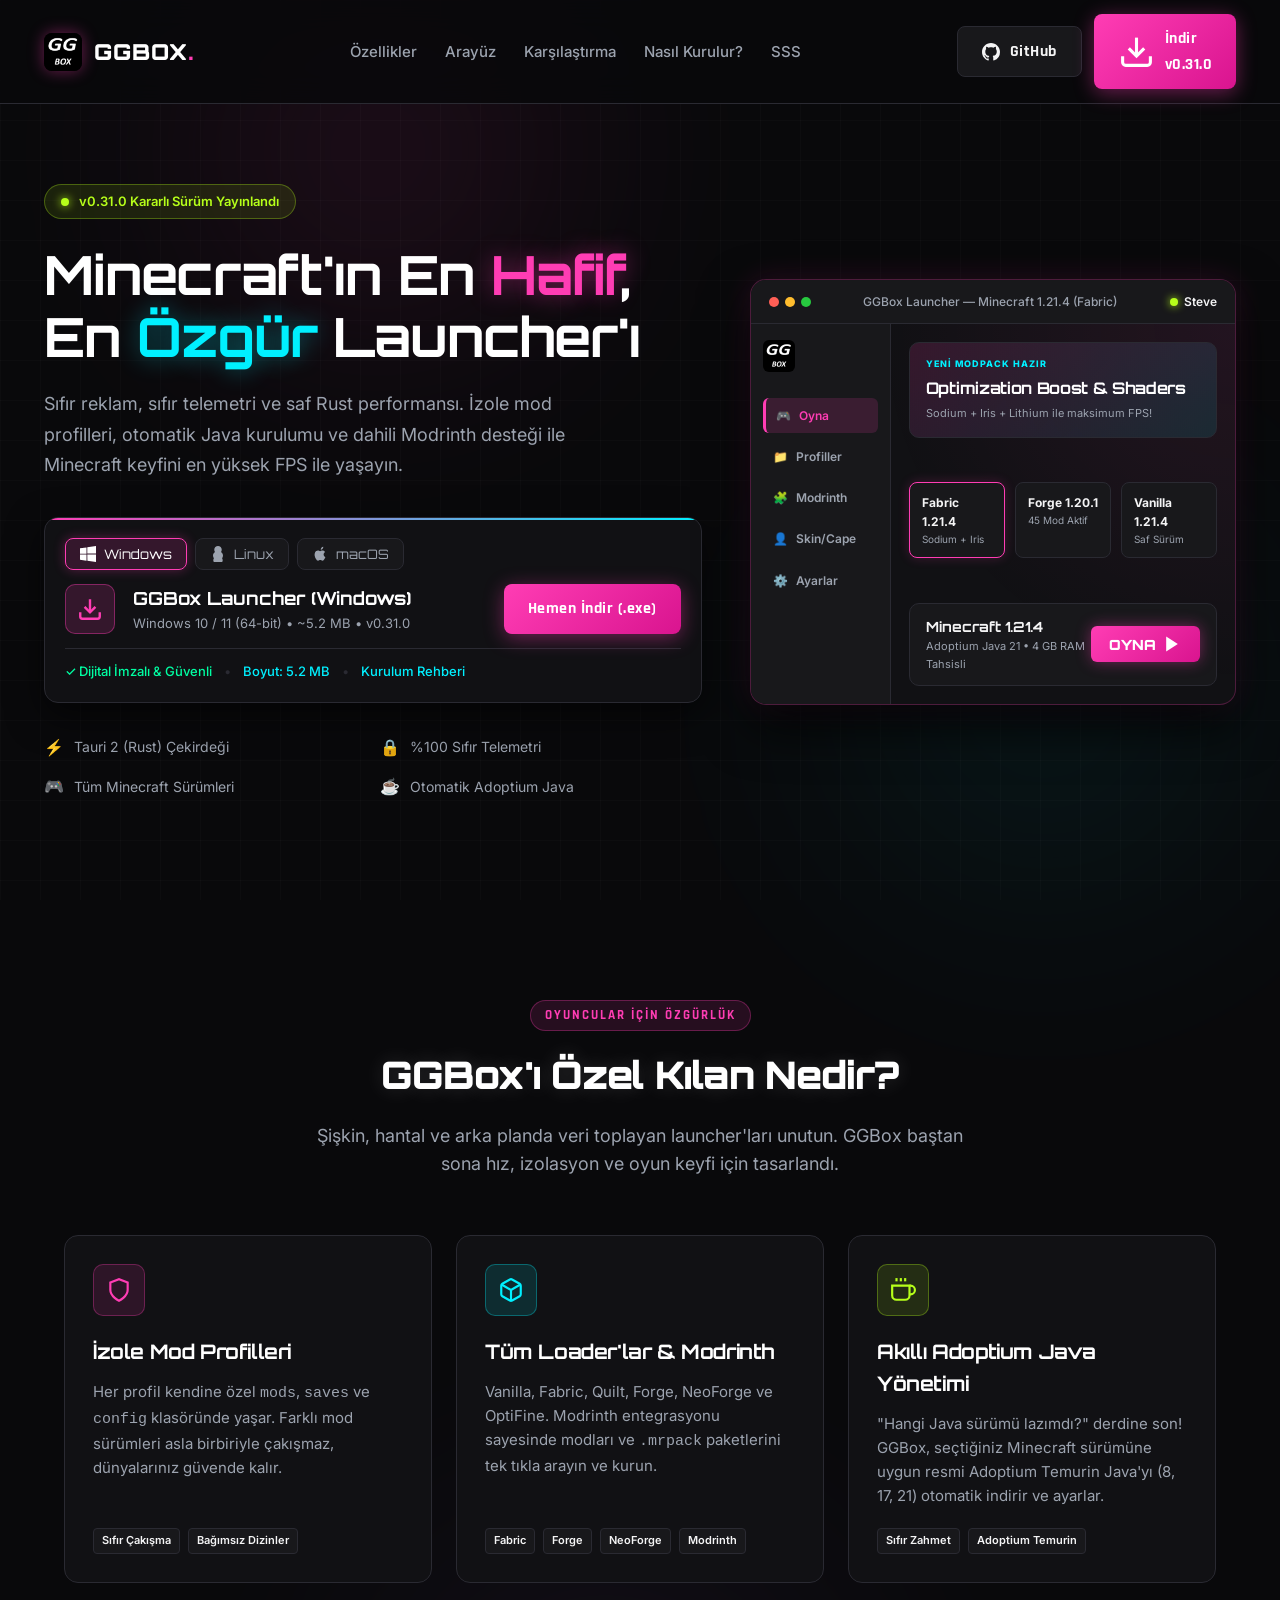
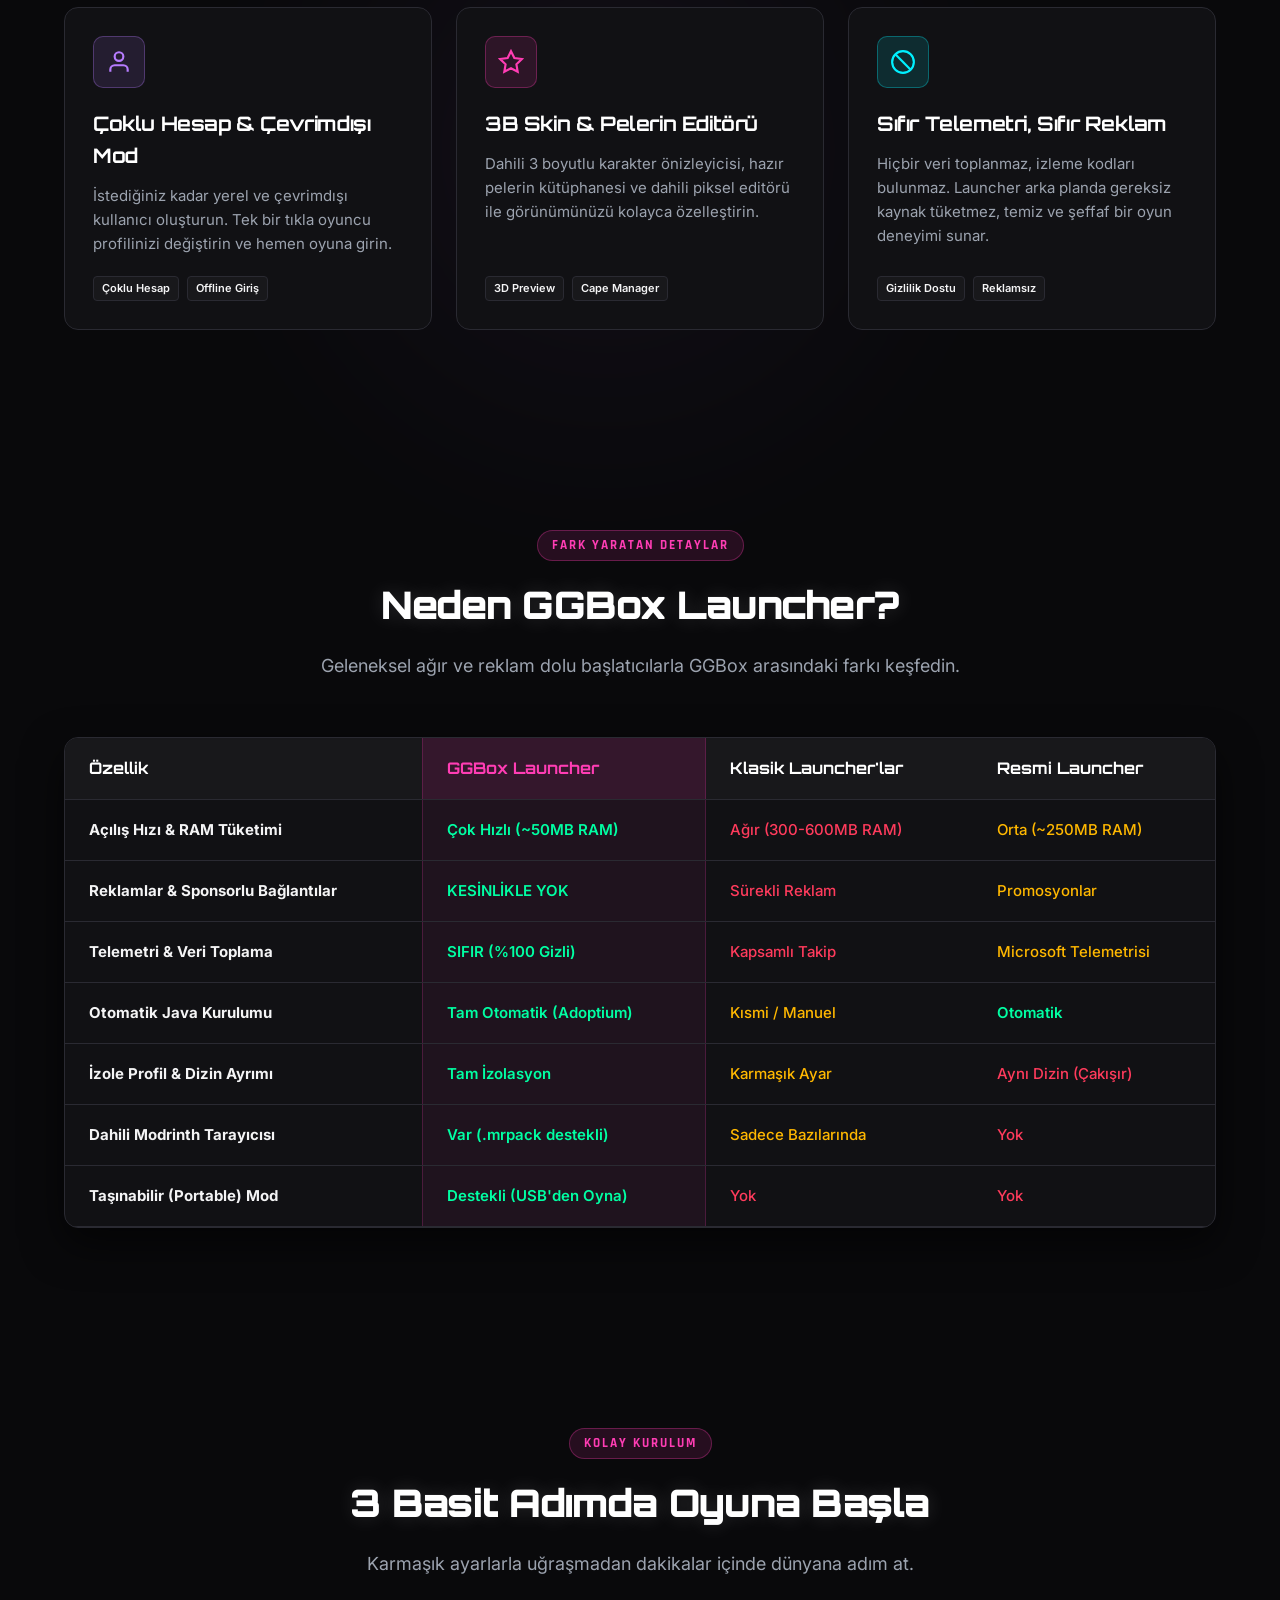
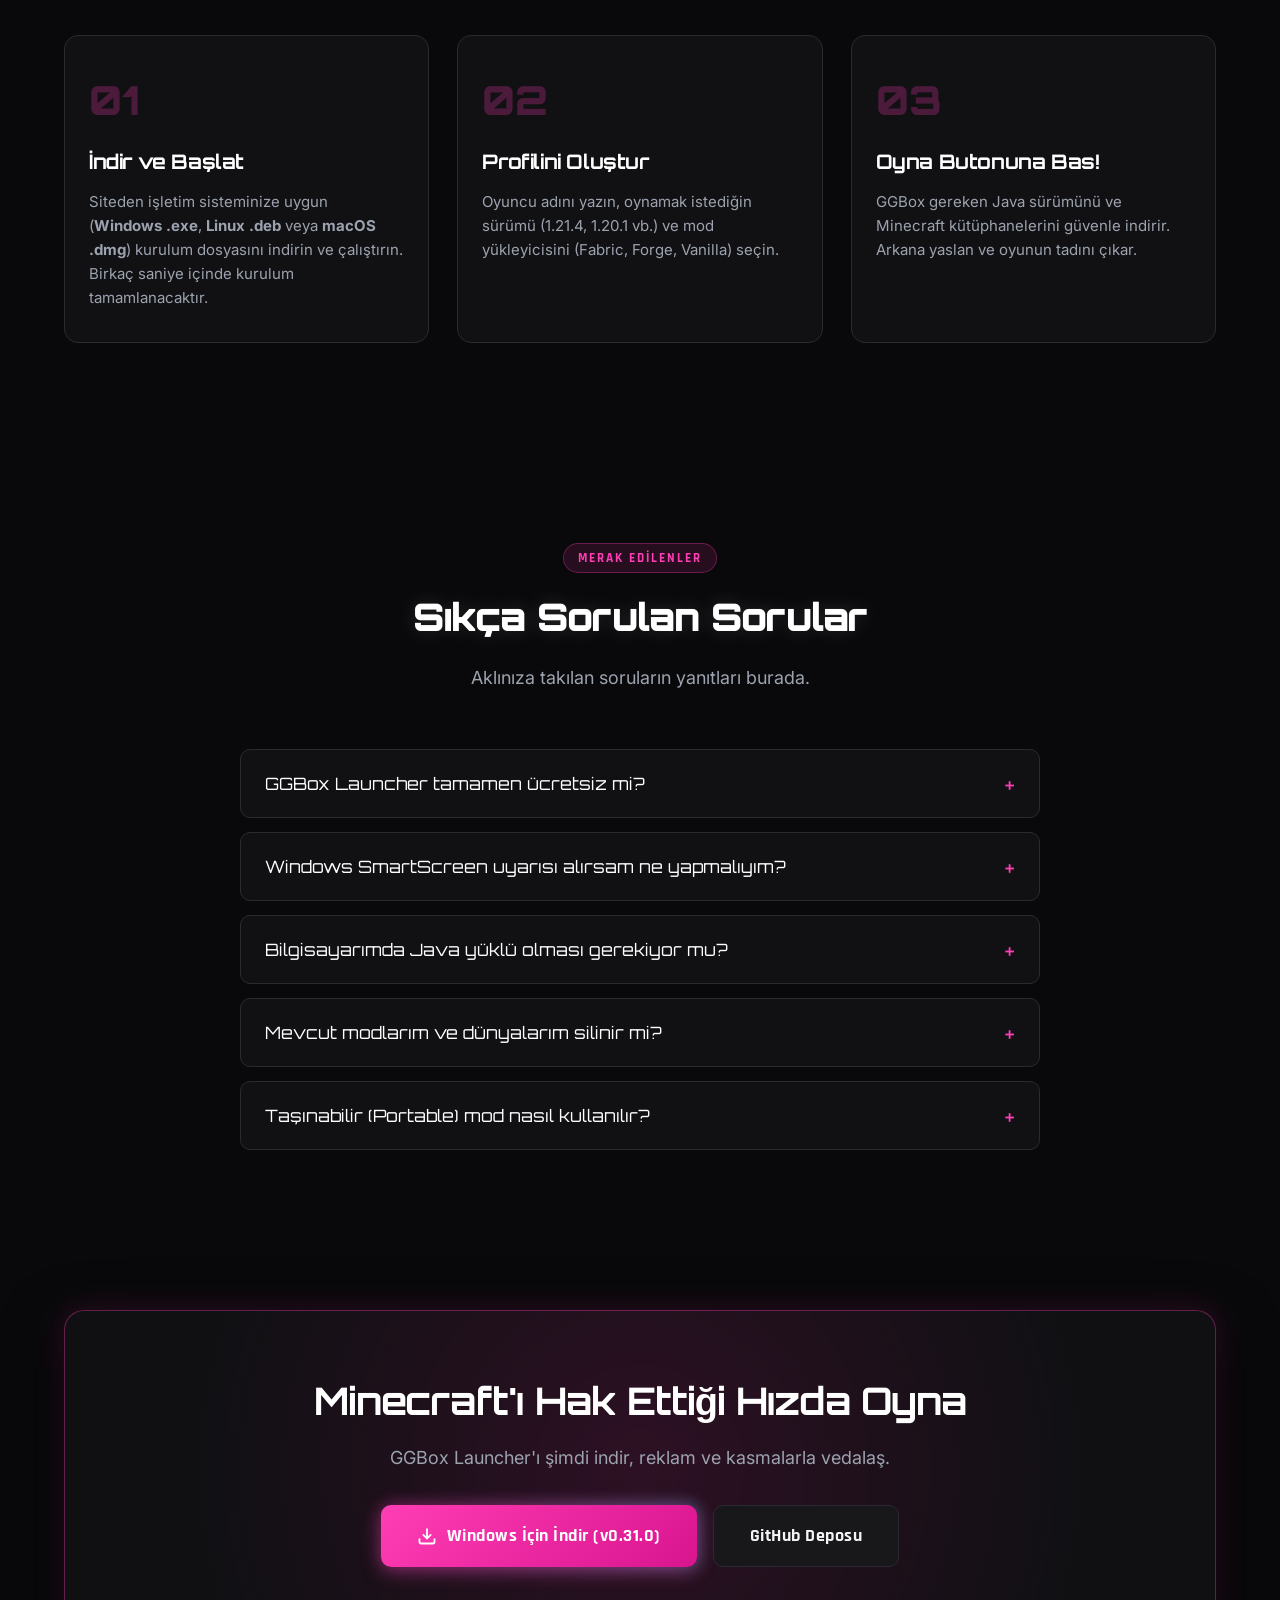
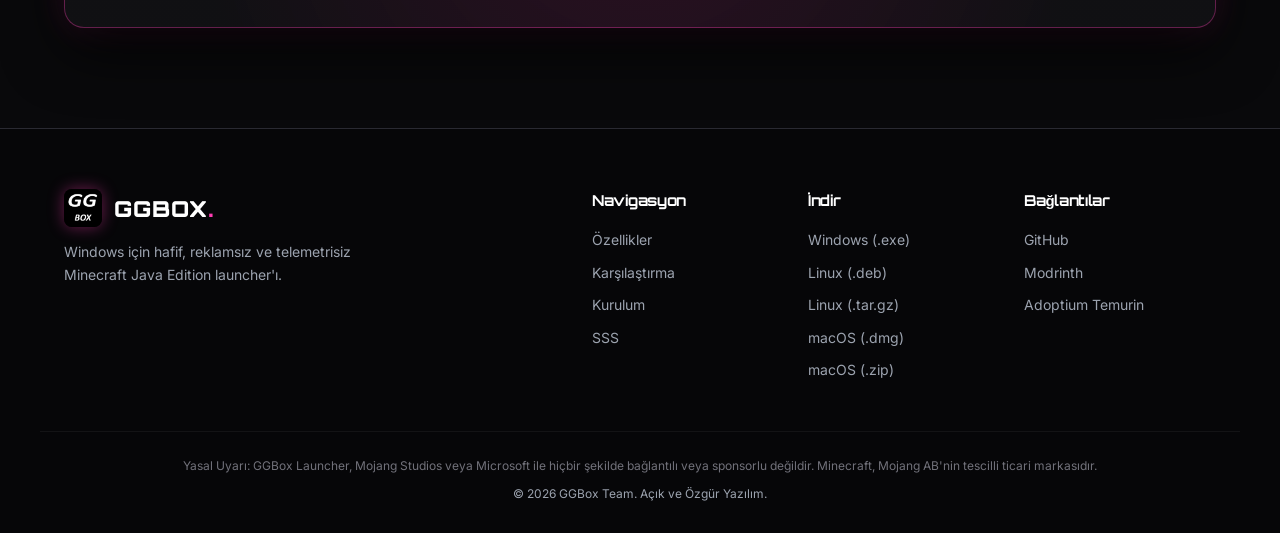
==== commit fd4eebc6: "feat: Add Linux (.deb, .tar.gz) and macOS (.dmg, .zip) downloads to ggboxmc.github.io" ====
--- a/index.html
+++ b/index.html
@@ -40,7 +40,7 @@
       </nav>
 
       <div class="nav-actions">
-        <a href="https://github.com/lopix31/ggboxmc.github.io" target="_blank" rel="noopener noreferrer" class="btn btn-secondary nav-github-btn">
+        <a href="https://github.com/ggboxmc/ggboxmc.github.io" target="_blank" rel="noopener noreferrer" class="btn btn-secondary nav-github-btn">
           <svg class="icon" viewBox="0 0 24 24" fill="currentColor" width="18" height="18">
             <path d="M12 0C5.37 0 0 5.37 0 12c0 5.31 3.435 9.795 8.205 11.385.6.105.825-.255.825-.57 0-.285-.015-1.23-.015-2.235-3.015.555-3.795-.735-4.035-1.41-.135-.345-.72-1.41-1.23-1.695-.42-.225-1.02-.78-.015-.795.945-.015 1.62.87 1.845 1.23 1.08 1.815 2.805 1.305 3.495.99.105-.78.42-1.305.765-1.605-2.67-.3-5.46-1.335-5.46-5.925 0-1.305.465-2.385 1.23-3.225-.12-.3-.54-1.53.12-3.18 0 0 1.005-.315 3.3 1.23.96-.27 1.98-.405 3-.405s2.04.135 3 .405c2.295-1.56 3.3-1.23 3.3-1.23.66 1.65.24 2.88.12 3.18.765.84 1.23 1.905 1.23 3.225 0 4.605-2.805 5.625-5.475 5.925.435.375.81 1.095.81 2.22 0 1.605-.015 2.895-.015 3.3 0 .315.225.69.825.57A12.02 12.02 0 0024 12c0-6.63-5.37-12-12-12z"/>
           </svg>
@@ -79,28 +79,114 @@
         <!-- İndirme Kutusu ve Butonlar -->
         <div class="hero-cta-group" id="indir">
           <div class="download-main-card">
-            <div class="download-card-body">
-              <div class="download-icon-box">
-                <svg viewBox="0 0 24 24" fill="none" stroke="currentColor" stroke-width="2.2">
-                  <path d="M21 15v4a2 2 0 0 1-2 2H5a2 2 0 0 1-2-2v-4"></path>
-                  <polyline points="7 10 12 15 17 10"></polyline>
-                  <line x1="12" y1="15" x2="12" y2="3"></line>
+            <div class="platform-tabs">
+              <button class="platform-tab active" data-platform="windows">
+                <svg width="16" height="16" viewBox="0 0 24 24" fill="currentColor">
+                  <path d="M0 3.449L9.75 2.1v9.451H0m10.949-9.602L24 0v11.4H10.949M0 12.6h9.75v9.451L0 20.699M10.949 12.6H24V24l-12.9-1.801"/>
                 </svg>
-              </div>
-              <div class="download-info">
-                <div class="download-title">GGBox Launcher (Kurulumlu)</div>
-                <div class="download-meta">Windows 10 / 11 (64-bit) • ~52 MB • v0.31.0</div>
-              </div>
-              <a href="downloads/GGBox-Launcher-Setup-0.31.0-Signed.exe" id="direct-exe-download" class="btn btn-primary btn-glow" download="GGBox-Launcher-Setup-0.31.0.exe">
-                <span>Hemen İndir (.exe)</span>
-              </a>
-            </div>
-            <div class="download-card-footer">
-              <span class="safe-badge">✓ Dijital İmzalı & Güvenli</span>
-              <span class="divider">•</span>
-              <span class="alt-link">Boyut: 52 MB</span>
-              <span class="divider">•</span>
-              <a href="#kurulum" class="alt-link">Kurulum Rehberi</a>
+                <span>Windows</span>
+              </button>
+              <button class="platform-tab" data-platform="linux">
+                <svg width="16" height="16" viewBox="0 0 24 24" fill="currentColor">
+                  <path d="M12.002 0c-3.1 0-5.61 2.51-5.61 5.61 0 1.25.41 2.4 1.1 3.33-1.78 1.17-2.98 3.19-2.98 5.48 0 1.48.5 2.84 1.34 3.93-.57.81-.92 1.8-.92 2.87 0 2.64 2.14 4.78 4.78 4.78h4.58c2.64 0 4.78-2.14 4.78-4.78 0-1.07-.35-2.06-.92-2.87.84-1.09 1.34-2.45 1.34-3.93 0-2.29-1.2-4.31-2.98-5.48.69-.93 1.1-2.08 1.1-3.33 0-3.1-2.51-5.61-5.61-5.61z"/>
+                </svg>
+                <span>Linux</span>
+              </button>
+              <button class="platform-tab" data-platform="macos">
+                <svg width="16" height="16" viewBox="0 0 24 24" fill="currentColor">
+                  <path d="M18.71 19.5c-.83 1.24-1.71 2.45-3.05 2.47-1.34.03-1.77-.79-3.29-.79-1.53 0-2 .77-3.27.82-1.31.05-2.3-1.32-3.14-2.53C4.25 17 2.94 12.45 4.7 9.39c.87-1.52 2.43-2.48 4.12-2.51 1.28-.02 2.5.87 3.29.87.78 0 2.26-1.07 3.81-.91.65.03 2.47.26 3.64 1.98-.09.06-2.17 1.28-2.15 3.81.03 3.02 2.65 4.03 2.68 4.04-.03.07-.42 1.44-1.38 2.83M15.97 4.2c.67-.82 1.13-1.96 1-3.1-.98.04-2.17.65-2.87 1.48-.61.71-1.15 1.87-1.01 2.98 1.1.09 2.22-.55 2.88-1.36z"/>
+                </svg>
+                <span>macOS</span>
+              </button>
+            </div>
+
+            <!-- Windows Panel -->
+            <div class="platform-panel active" id="panel-windows">
+              <div class="download-card-body">
+                <div class="download-icon-box">
+                  <svg viewBox="0 0 24 24" fill="none" stroke="currentColor" stroke-width="2.2">
+                    <path d="M21 15v4a2 2 0 0 1-2 2H5a2 2 0 0 1-2-2v-4"></path>
+                    <polyline points="7 10 12 15 17 10"></polyline>
+                    <line x1="12" y1="15" x2="12" y2="3"></line>
+                  </svg>
+                </div>
+                <div class="download-info">
+                  <div class="download-title">GGBox Launcher (Windows)</div>
+                  <div class="download-meta">Windows 10 / 11 (64-bit) • ~5.2 MB • v0.31.0</div>
+                </div>
+                <a href="https://github.com/GGBoxMC/ggboxmc.github.io/releases/download/v0.31.0/GGBox-Launcher-Setup-0.31.0.exe" id="direct-exe-download" class="btn btn-primary btn-glow">
+                  <span>Hemen İndir (.exe)</span>
+                </a>
+              </div>
+              <div class="download-card-footer">
+                <span class="safe-badge">✓ Dijital İmzalı & Güvenli</span>
+                <span class="divider">•</span>
+                <span class="alt-link">Boyut: 5.2 MB</span>
+                <span class="divider">•</span>
+                <a href="#kurulum" class="alt-link">Kurulum Rehberi</a>
+              </div>
+            </div>
+
+            <!-- Linux Panel -->
+            <div class="platform-panel" id="panel-linux">
+              <div class="download-card-body">
+                <div class="download-icon-box">
+                  <svg viewBox="0 0 24 24" fill="none" stroke="currentColor" stroke-width="2.2">
+                    <path d="M21 15v4a2 2 0 0 1-2 2H5a2 2 0 0 1-2-2v-4"></path>
+                    <polyline points="7 10 12 15 17 10"></polyline>
+                    <line x1="12" y1="15" x2="12" y2="3"></line>
+                  </svg>
+                </div>
+                <div class="download-info">
+                  <div class="download-title">GGBox Launcher (Linux)</div>
+                  <div class="download-meta">Ubuntu / Debian / Arch / Fedora • 64-bit • v0.31.0</div>
+                </div>
+                <div style="display: flex; gap: 8px; flex-wrap: wrap;">
+                  <a href="downloads/GGBox-Launcher_0.31.0_amd64.deb" class="btn btn-primary btn-glow">
+                    <span>Paket (.deb)</span>
+                  </a>
+                  <a href="downloads/GGBox-Launcher-0.31.0-linux-x86_64.tar.gz" class="btn btn-secondary">
+                    <span>Portable (.tar.gz)</span>
+                  </a>
+                </div>
+              </div>
+              <div class="download-card-footer">
+                <span class="safe-badge">✓ Ubuntu 22.04 / 24.04 / 26.04 & Debian Uyumlu</span>
+                <span class="divider">•</span>
+                <span class="alt-link">Boyut: ~7.8 MB</span>
+                <span class="divider">•</span>
+                <span style="color: var(--mc-text-muted);">Kurulum: <code>sudo apt install ./GGBox-Launcher_0.31.0_amd64.deb</code></span>
+              </div>
+            </div>
+
+            <!-- macOS Panel -->
+            <div class="platform-panel" id="panel-macos">
+              <div class="download-card-body">
+                <div class="download-icon-box">
+                  <svg viewBox="0 0 24 24" fill="none" stroke="currentColor" stroke-width="2.2">
+                    <path d="M21 15v4a2 2 0 0 1-2 2H5a2 2 0 0 1-2-2v-4"></path>
+                    <polyline points="7 10 12 15 17 10"></polyline>
+                    <line x1="12" y1="15" x2="12" y2="3"></line>
+                  </svg>
+                </div>
+                <div class="download-info">
+                  <div class="download-title">GGBox Launcher (macOS)</div>
+                  <div class="download-meta">macOS 10.15+ (Apple Silicon & Intel) • v0.31.0</div>
+                </div>
+                <div style="display: flex; gap: 8px; flex-wrap: wrap;">
+                  <a href="downloads/GGBox-Launcher-0.31.0.dmg" class="btn btn-primary btn-glow">
+                    <span>Disk İmajı (.dmg)</span>
+                  </a>
+                  <a href="downloads/GGBox-Launcher-0.31.0-macOS.zip" class="btn btn-secondary">
+                    <span>Uygulama (.zip)</span>
+                  </a>
+                </div>
+              </div>
+              <div class="download-card-footer">
+                <span class="safe-badge">✓ M1 / M2 / M3 / M4 ve Intel Mac Desteği</span>
+                <span class="divider">•</span>
+                <span class="alt-link">Kurulum: Applications klasörüne sürükleyin</span>
+              </div>
             </div>
           </div>
         </div>
@@ -406,7 +492,7 @@
           <div class="step-num">01</div>
           <h3 class="step-title">İndir ve Başlat</h3>
           <p class="step-text">
-            Siteden <strong>GGBox-Launcher-Setup-0.31.0-Signed.exe</strong> dosyasını indirin ve çalıştırın. Birkaç saniye içinde kurulum tamamlanacaktır.
+            Siteden işletim sisteminize uygun (<strong>Windows .exe</strong>, <strong>Linux .deb</strong> veya <strong>macOS .dmg</strong>) kurulum dosyasını indirin ve çalıştırın. Birkaç saniye içinde kurulum tamamlanacaktır.
           </p>
         </div>
 
@@ -499,7 +585,7 @@
         <h2 class="cta-title">Minecraft'ı Hak Ettiği Hızda Oyna</h2>
         <p class="cta-subtitle">GGBox Launcher'ı şimdi indir, reklam ve kasmalarla vedalaş.</p>
         <div class="cta-buttons">
-          <a href="downloads/GGBox-Launcher-Setup-0.31.0-Signed.exe" class="btn btn-primary btn-lg btn-glow" download="GGBox-Launcher-Setup-0.31.0.exe">
+          <a href="https://github.com/GGBoxMC/ggboxmc.github.io/releases/download/v0.31.0/GGBox-Launcher-Setup-0.31.0.exe" class="btn btn-primary btn-lg btn-glow">
             <svg viewBox="0 0 24 24" fill="none" stroke="currentColor" stroke-width="2.2" width="20" height="20">
               <path d="M21 15v4a2 2 0 0 1-2 2H5a2 2 0 0 1-2-2v-4"></path>
               <polyline points="7 10 12 15 17 10"></polyline>
@@ -507,7 +593,7 @@
             </svg>
             <span>Windows İçin İndir (v0.31.0)</span>
           </a>
-          <a href="https://github.com/lopix31/ggboxmc.github.io" target="_blank" rel="noopener noreferrer" class="btn btn-secondary btn-lg">
+          <a href="https://github.com/ggboxmc/ggboxmc.github.io" target="_blank" rel="noopener noreferrer" class="btn btn-secondary btn-lg">
             <span>GitHub Deposu</span>
           </a>
         </div>
@@ -539,9 +625,11 @@
 
         <div class="footer-col">
           <h4>İndir</h4>
-          <a href="downloads/GGBox-Launcher-Setup-0.31.0-Signed.exe" download="GGBox-Launcher-Setup-0.31.0.exe">Windows Kurulumu (.exe)</a>
-          <a href="#kurulum">Kurulum Rehberi</a>
-          <a href="https://github.com/lopix31/ggboxmc.github.io" target="_blank">Kaynak Kodlar</a>
+          <a href="https://github.com/GGBoxMC/ggboxmc.github.io/releases/download/v0.31.0/GGBox-Launcher-Setup-0.31.0.exe">Windows (.exe)</a>
+          <a href="downloads/GGBox-Launcher_0.31.0_amd64.deb">Linux (.deb)</a>
+          <a href="downloads/GGBox-Launcher-0.31.0-linux-x86_64.tar.gz">Linux (.tar.gz)</a>
+          <a href="downloads/GGBox-Launcher-0.31.0.dmg">macOS (.dmg)</a>
+          <a href="downloads/GGBox-Launcher-0.31.0-macOS.zip">macOS (.zip)</a>
         </div>
 
         <div class="footer-col">
--- a/styles.css
+++ b/styles.css
@@ -447,6 +447,49 @@
   border-top: 1px solid var(--mc-border);
   font-size: 13px;
   flex-wrap: wrap;
+}
+
+/* Multi-platform selector */
+.platform-tabs {
+  display: flex;
+  gap: 8px;
+  margin-bottom: 14px;
+  flex-wrap: wrap;
+}
+
+.platform-tab {
+  background: var(--mc-surface-2);
+  border: 1px solid var(--mc-border);
+  color: var(--mc-text-muted);
+  padding: 7px 14px;
+  border-radius: 8px;
+  font-family: var(--font-heading);
+  font-size: 13px;
+  cursor: pointer;
+  display: inline-flex;
+  align-items: center;
+  gap: 8px;
+  transition: all var(--transition-fast);
+}
+
+.platform-tab:hover {
+  border-color: var(--mc-accent);
+  color: #ffffff;
+}
+
+.platform-tab.active {
+  background: rgba(255, 61, 180, 0.15);
+  border-color: var(--mc-accent);
+  color: #ffffff;
+  box-shadow: 0 0 12px rgba(255, 61, 180, 0.3);
+}
+
+.platform-panel {
+  display: none;
+}
+
+.platform-panel.active {
+  display: block;
 }
 
 .alt-link {
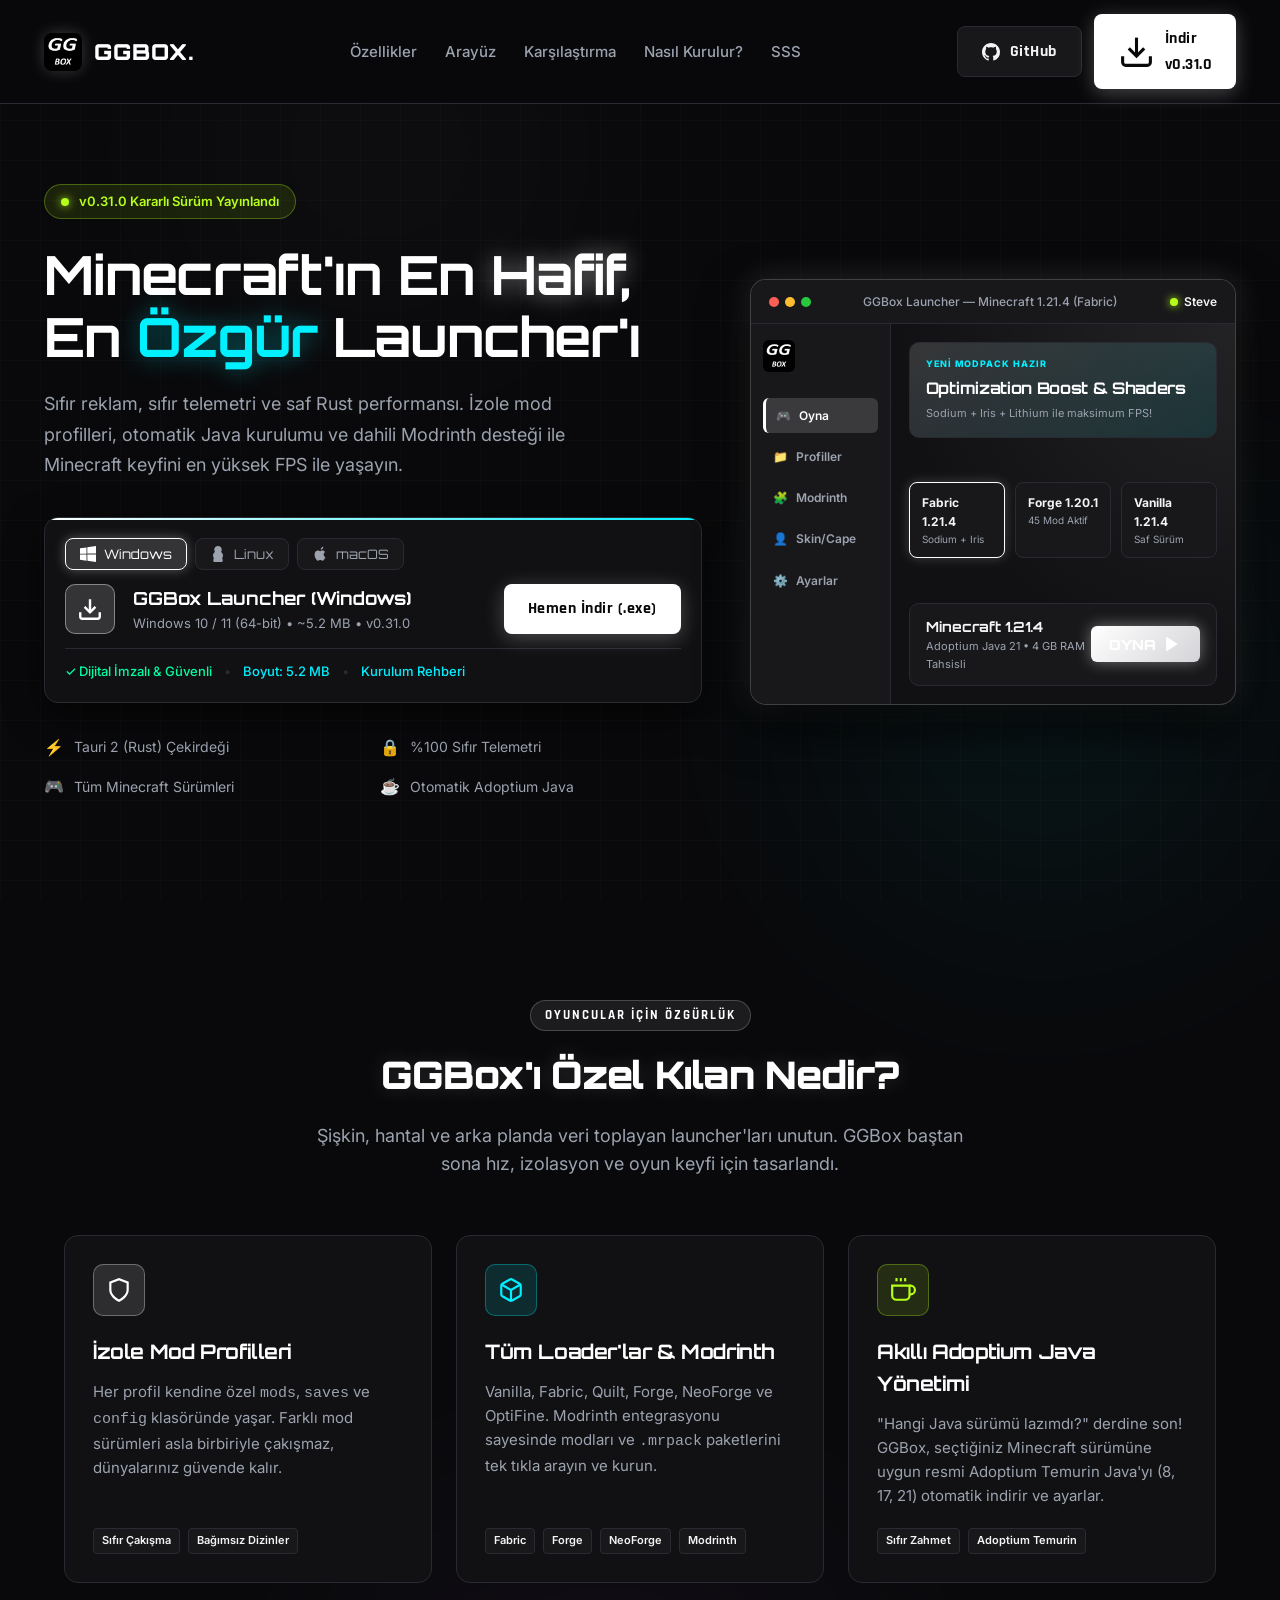
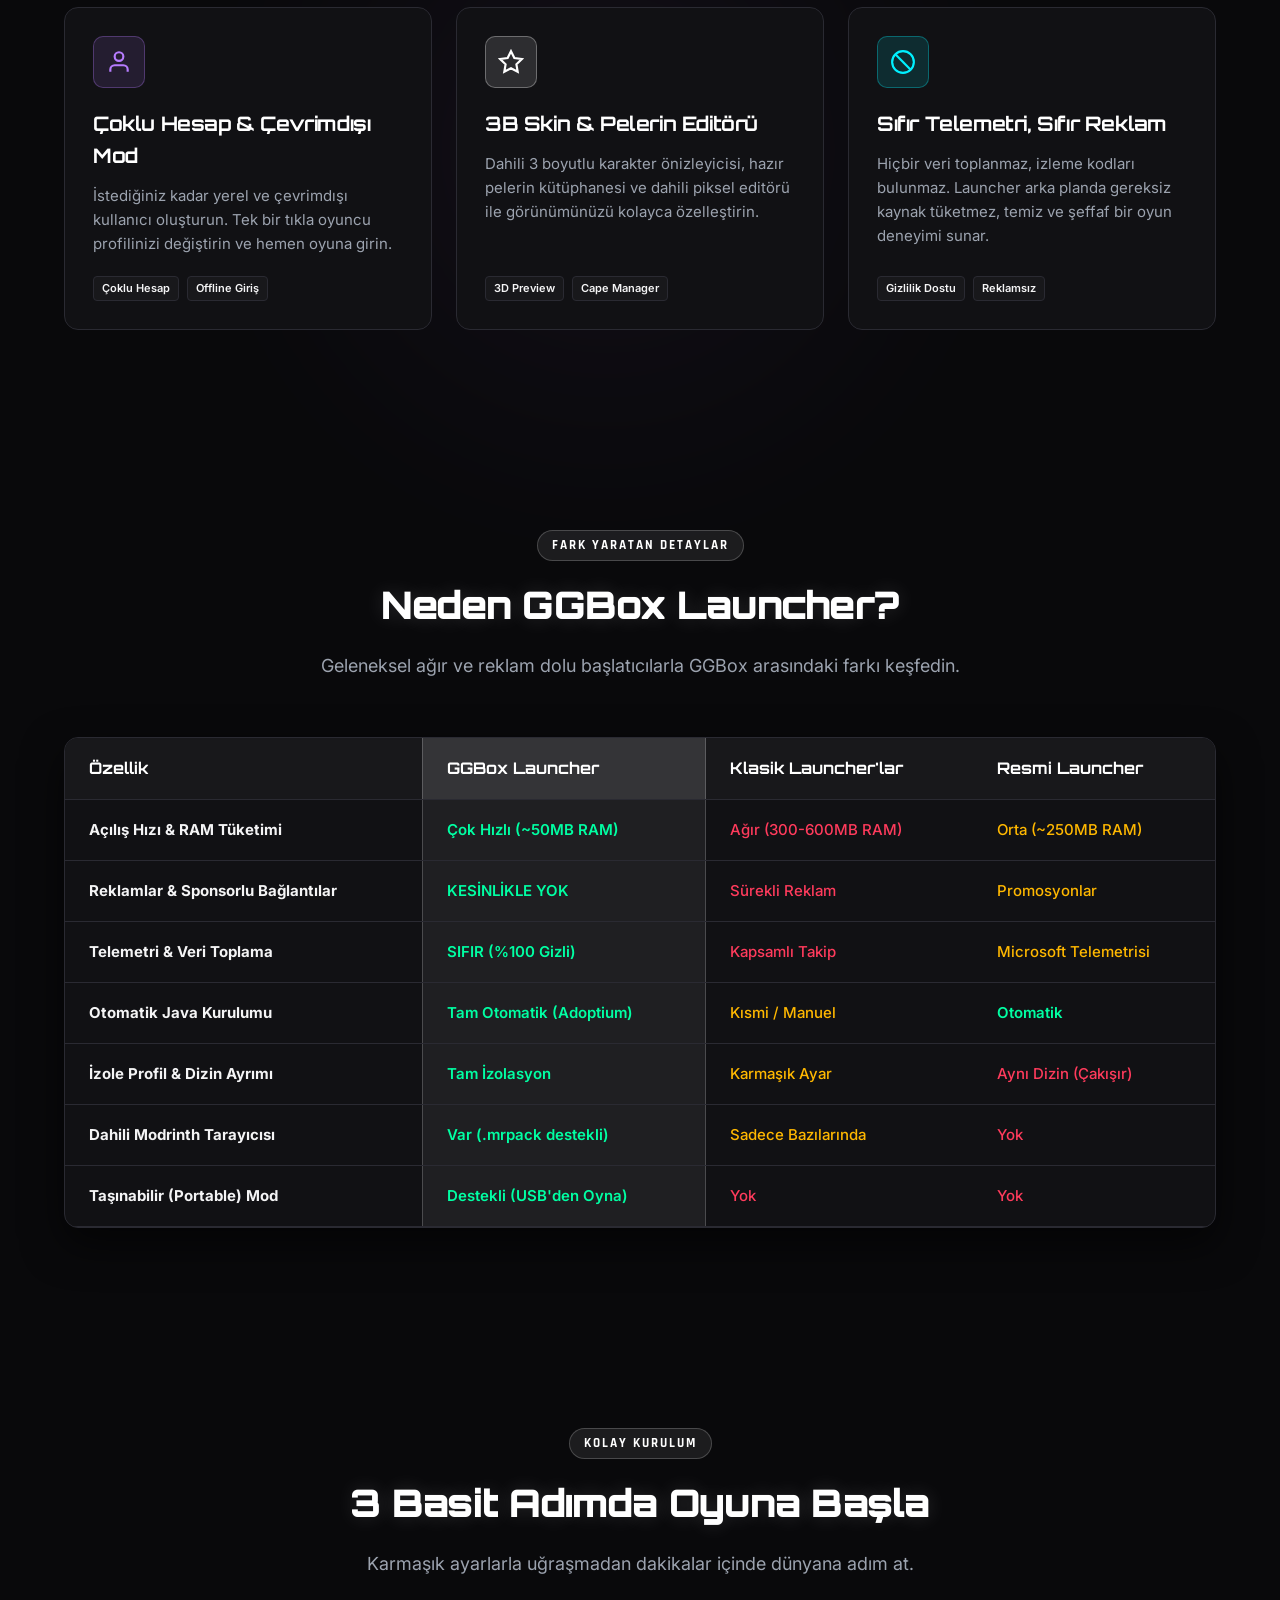
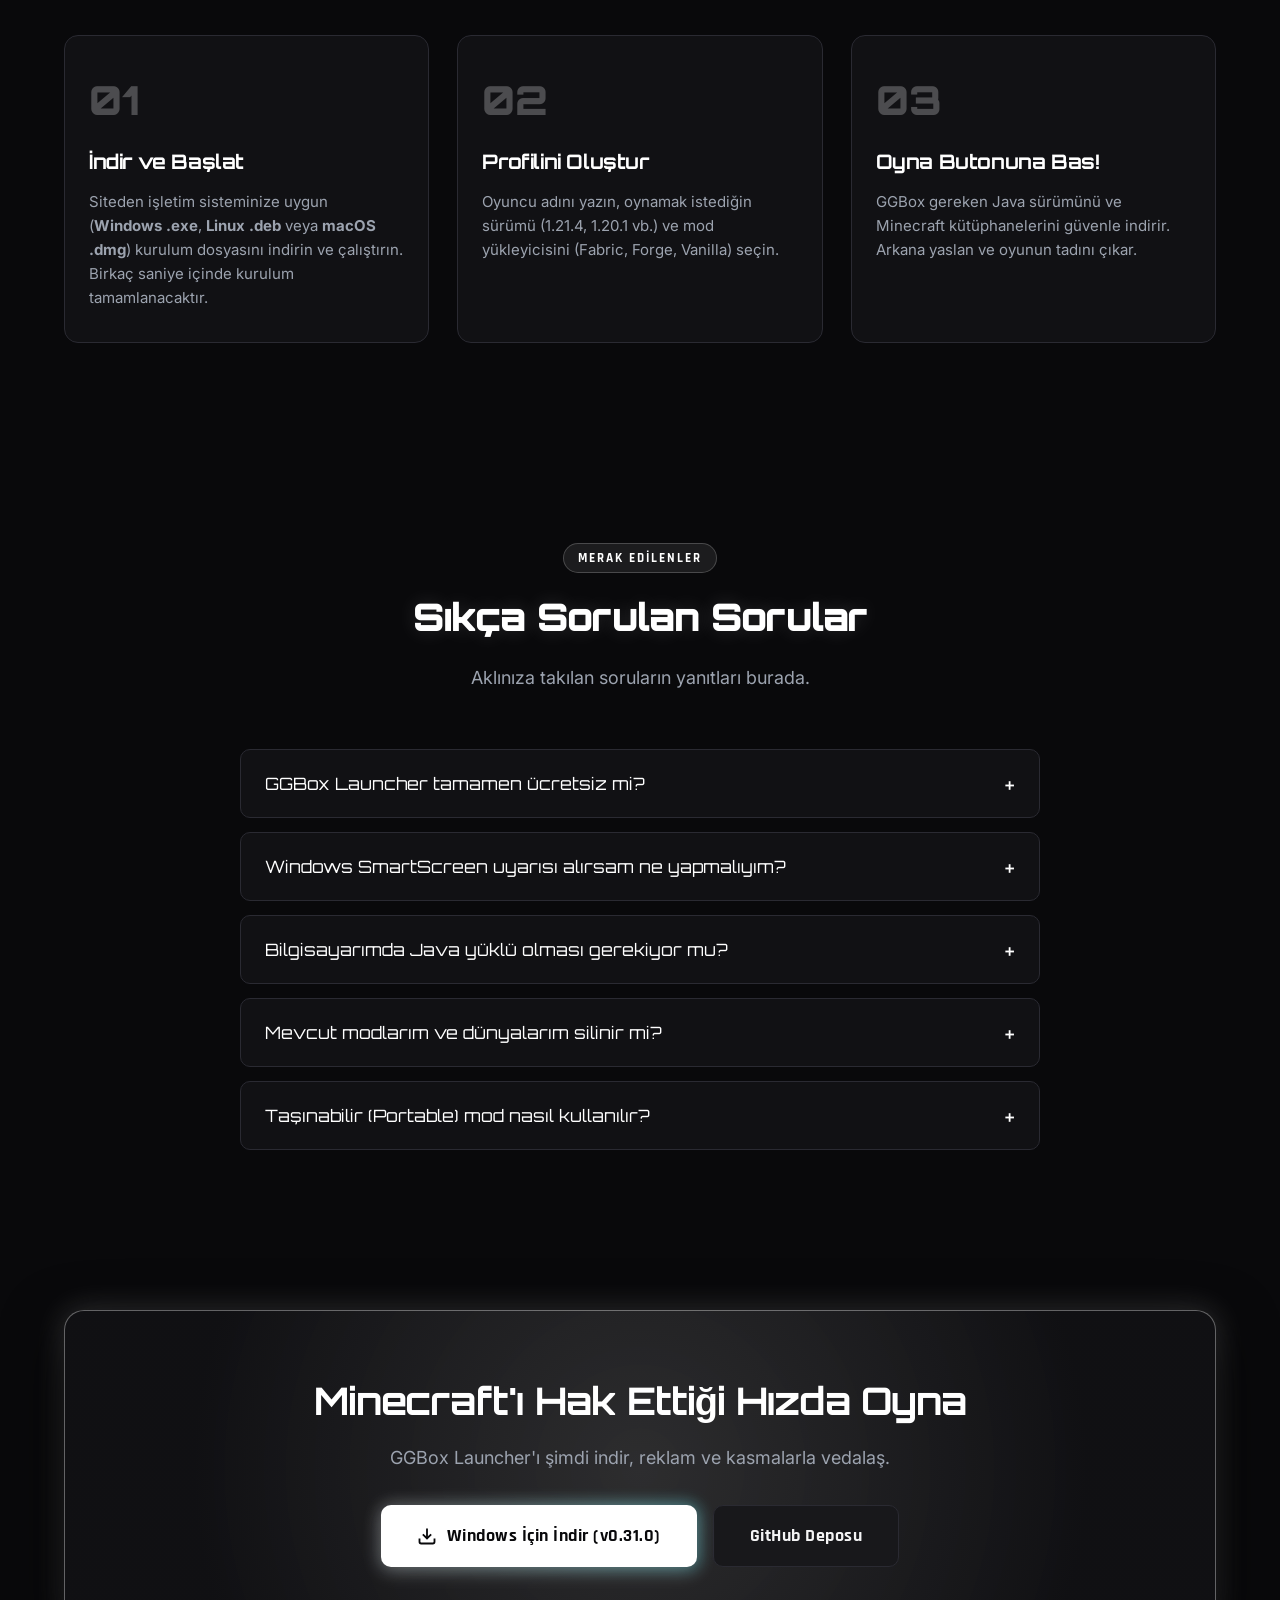
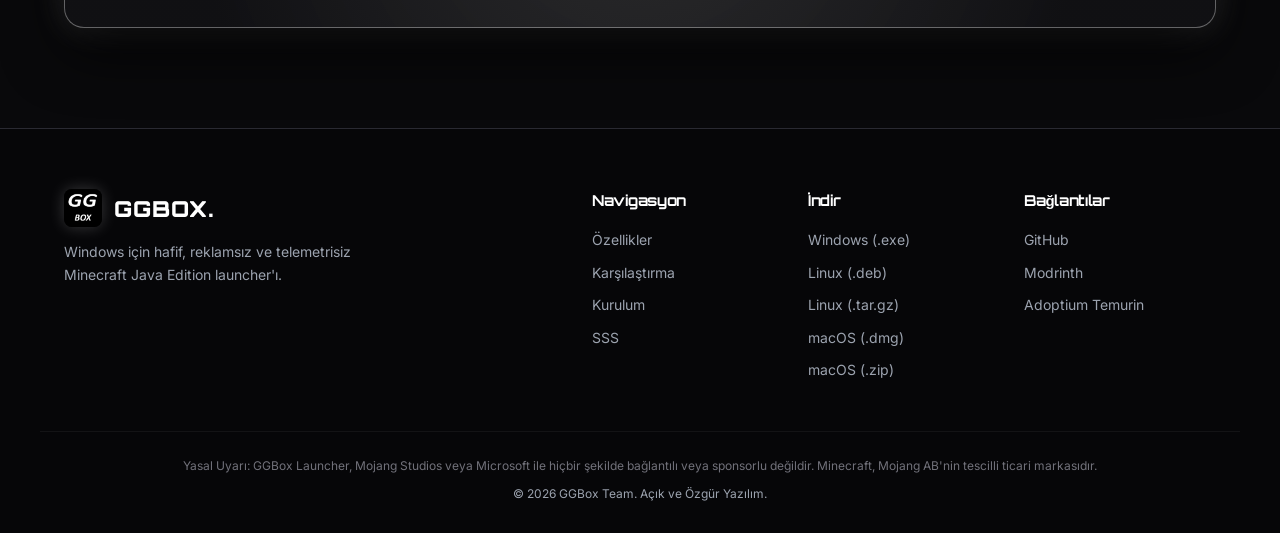
==== commit 6468c067: "style: match website color palette with white/obsidian GGBox logo and app design tokens" ====
--- a/index.html
+++ b/index.html
@@ -16,7 +16,7 @@
   
   <link rel="stylesheet" href="styles.css">
 </head>
-<body data-accent="pink">
+<body data-accent="monochrome">
   <!-- Arka Plan Neon Glow Küreleri -->
   <div class="ambient-glow glow-1"></div>
   <div class="ambient-glow glow-2"></div>
@@ -297,7 +297,7 @@
       <div class="features-grid">
         <!-- Feature 1 -->
         <div class="feature-card">
-          <div class="feature-icon neon-pink-glow">
+          <div class="feature-icon neon-white-glow">
             <svg viewBox="0 0 24 24" fill="none" stroke="currentColor" stroke-width="2">
               <path d="M12 22s8-4 8-10V5l-8-3-8 3v7c0 6 8 10 8 10z"></path>
             </svg>
@@ -374,7 +374,7 @@
 
         <!-- Feature 5 -->
         <div class="feature-card">
-          <div class="feature-icon neon-pink-glow">
+          <div class="feature-icon neon-white-glow">
             <svg viewBox="0 0 24 24" fill="none" stroke="currentColor" stroke-width="2">
               <polygon points="12 2 15.09 8.26 22 9.27 17 14.14 18.18 21.02 12 17.77 5.82 21.02 7 14.14 2 9.27 8.91 8.26 12 2"></polygon>
             </svg>
--- a/styles.css
+++ b/styles.css
@@ -1,6 +1,6 @@
-/* ==========================================================================
+﻿/* ==========================================================================
    GGBox Launcher Landing Page Stylesheet
-   Theme: Neon Pink × Deep Dark Cyberpunk (Matching GGBox App Design Tokens)
+   Theme: Stealth Monochrome Obsidian (Matching GGBox Official Logo & Tokens)
    ========================================================================== */
 
 :root {
@@ -9,18 +9,18 @@
   --mc-surface-2: #18181b;
   --mc-surface-3: #222227;
   --mc-border: #2a2a32;
-  --mc-border-light: rgba(255, 61, 180, 0.25);
+  --mc-border-light: rgba(255, 255, 255, 0.2);
   
   --mc-text: #f4f4f5;
   --mc-text-muted: #9ca3af;
   --mc-text-dim: #71717a;
 
-  /* Neon Brand Accents */
-  --mc-accent: #ff3db4;
-  --mc-accent-2: #d9148f;
-  --mc-accent-glow: rgba(255, 61, 180, 0.45);
-  --mc-accent-rgb: 255, 61, 180;
-  --mc-on-accent: #24030f;
+  /* Brand Accents - Clean Monochrome & Obsidian (Matching Logo) */
+  --mc-accent: #ffffff;
+  --mc-accent-2: #d4d4d8;
+  --mc-accent-glow: rgba(255, 255, 255, 0.45);
+  --mc-accent-rgb: 255, 255, 255;
+  --mc-on-accent: #09090b;
 
   /* Additional Neon Accents */
   --mc-cyan: #00f0ff;
@@ -78,7 +78,7 @@
 .glow-1 {
   width: 500px;
   height: 500px;
-  background: radial-gradient(circle, rgba(255, 61, 180, 0.35) 0%, transparent 70%);
+  background: radial-gradient(circle, rgba(255, 255, 255, 0.1) 0%, transparent 70%);
   top: -100px;
   left: 10%;
 }
@@ -136,9 +136,9 @@
   font-weight: 700;
   font-size: 13px;
   letter-spacing: 2px;
-  color: var(--mc-accent);
-  background: rgba(255, 61, 180, 0.12);
-  border: 1px solid rgba(255, 61, 180, 0.3);
+  color: #ffffff;
+  background: rgba(255, 255, 255, 0.08);
+  border: 1px solid rgba(255, 255, 255, 0.2);
   padding: 4px 14px;
   border-radius: 999px;
   margin-bottom: 14px;
@@ -197,15 +197,17 @@
 }
 
 .btn-primary {
-  background: linear-gradient(135deg, var(--mc-accent), var(--mc-accent-2));
-  color: #ffffff;
-  box-shadow: 0 4px 20px rgba(255, 61, 180, 0.4);
+  background: #ffffff;
+  color: #09090b;
+  font-weight: 700;
+  box-shadow: 0 4px 20px rgba(255, 255, 255, 0.25);
 }
 
 .btn-primary:hover {
   transform: translateY(-2px);
-  box-shadow: 0 6px 28px rgba(255, 61, 180, 0.6);
-  filter: brightness(1.1);
+  background: #f4f4f5;
+  box-shadow: 0 6px 28px rgba(255, 255, 255, 0.4);
+  color: #000000;
 }
 
 .btn-glow {
@@ -279,7 +281,7 @@
   height: 38px;
   border-radius: 8px;
   object-fit: contain;
-  box-shadow: 0 0 16px rgba(255, 61, 180, 0.4);
+  box-shadow: 0 0 16px rgba(255, 255, 255, 0.2);
 }
 
 .brand-name {
@@ -409,8 +411,8 @@
 .download-icon-box {
   width: 50px;
   height: 50px;
-  background: rgba(255, 61, 180, 0.15);
-  border: 1px solid rgba(255, 61, 180, 0.4);
+  background: rgba(255, 255, 255, 0.15);
+  border: 1px solid rgba(255, 255, 255, 0.4);
   color: var(--mc-accent);
   border-radius: 10px;
   display: flex;
@@ -478,10 +480,10 @@
 }
 
 .platform-tab.active {
-  background: rgba(255, 61, 180, 0.15);
+  background: rgba(255, 255, 255, 0.15);
   border-color: var(--mc-accent);
   color: #ffffff;
-  box-shadow: 0 0 12px rgba(255, 61, 180, 0.3);
+  box-shadow: 0 0 12px rgba(255, 255, 255, 0.3);
 }
 
 .platform-panel {
@@ -543,13 +545,13 @@
   overflow: hidden;
   box-shadow: 
     0 20px 50px rgba(0, 0, 0, 0.8),
-    0 0 30px rgba(255, 61, 180, 0.15);
+    0 0 30px rgba(255, 255, 255, 0.15);
   transition: transform var(--transition-normal);
 }
 
 .mockup-frame:hover {
   transform: translateY(-4px);
-  border-color: rgba(255, 61, 180, 0.45);
+  border-color: rgba(255, 255, 255, 0.45);
 }
 
 .mockup-header {
@@ -641,7 +643,7 @@
 }
 
 .m-item.active {
-  background: rgba(255, 61, 180, 0.15);
+  background: rgba(255, 255, 255, 0.15);
   color: var(--mc-accent);
   border-left: 3px solid var(--mc-accent);
 }
@@ -651,11 +653,11 @@
   display: flex;
   flex-direction: column;
   justify-content: space-between;
-  background: radial-gradient(circle at top right, rgba(255, 61, 180, 0.08), transparent 70%);
+  background: radial-gradient(circle at top right, rgba(255, 255, 255, 0.08), transparent 70%);
 }
 
 .mockup-banner {
-  background: linear-gradient(135deg, rgba(255, 61, 180, 0.15), rgba(0, 240, 255, 0.1));
+  background: linear-gradient(135deg, rgba(255, 255, 255, 0.15), rgba(0, 240, 255, 0.1));
   border: 1px solid var(--mc-border);
   border-radius: 10px;
   padding: 14px 16px;
@@ -696,7 +698,7 @@
 
 .profile-chip.active {
   border-color: var(--mc-accent);
-  box-shadow: 0 0 12px rgba(255, 61, 180, 0.2);
+  box-shadow: 0 0 12px rgba(255, 255, 255, 0.2);
 }
 
 .pc-name {
@@ -743,7 +745,7 @@
   align-items: center;
   gap: 6px;
   cursor: pointer;
-  box-shadow: 0 0 15px rgba(255, 61, 180, 0.4);
+  box-shadow: 0 0 15px rgba(255, 255, 255, 0.4);
 }
 
 /* Sections General */
@@ -773,8 +775,8 @@
 
 .feature-card:hover {
   transform: translateY(-6px);
-  border-color: rgba(255, 61, 180, 0.4);
-  box-shadow: 0 16px 36px rgba(0, 0, 0, 0.6), 0 0 20px rgba(255, 61, 180, 0.15);
+  border-color: rgba(255, 255, 255, 0.4);
+  box-shadow: 0 16px 36px rgba(0, 0, 0, 0.6), 0 0 20px rgba(255, 255, 255, 0.15);
 }
 
 .feature-icon {
@@ -792,10 +794,12 @@
   height: 26px;
 }
 
-.neon-pink-glow {
-  background: rgba(255, 61, 180, 0.12);
+.neon-pink-glow,
+.neon-white-glow,
+.neon-monochrome-glow {
+  background: rgba(255, 255, 255, 0.12);
   color: var(--mc-accent);
-  border: 1px solid rgba(255, 61, 180, 0.3);
+  border: 1px solid rgba(255, 255, 255, 0.3);
 }
 
 .neon-cyan-glow {
@@ -875,13 +879,13 @@
 }
 
 .comparison-table .highlight-col {
-  background: rgba(255, 61, 180, 0.06);
-  border-left: 1px solid rgba(255, 61, 180, 0.2);
-  border-right: 1px solid rgba(255, 61, 180, 0.2);
+  background: rgba(255, 255, 255, 0.06);
+  border-left: 1px solid rgba(255, 255, 255, 0.2);
+  border-right: 1px solid rgba(255, 255, 255, 0.2);
 }
 
 .comparison-table thead th.highlight-col {
-  background: rgba(255, 61, 180, 0.15);
+  background: rgba(255, 255, 255, 0.15);
   color: var(--mc-accent);
 }
 
@@ -925,7 +929,7 @@
   font-family: var(--font-heading);
   font-size: 40px;
   font-weight: 900;
-  color: rgba(255, 61, 180, 0.25);
+  color: rgba(255, 255, 255, 0.25);
   margin-bottom: 14px;
 }
 
@@ -958,7 +962,7 @@
 }
 
 .faq-item.active {
-  border-color: rgba(255, 61, 180, 0.5);
+  border-color: rgba(255, 255, 255, 0.5);
 }
 
 .faq-question {
@@ -1009,12 +1013,12 @@
 }
 
 .cta-banner {
-  background: radial-gradient(circle at center, rgba(255, 61, 180, 0.15) 0%, rgba(17, 17, 20, 0.95) 75%);
-  border: 1px solid rgba(255, 61, 180, 0.35);
+  background: radial-gradient(circle at center, rgba(255, 255, 255, 0.15) 0%, rgba(17, 17, 20, 0.95) 75%);
+  border: 1px solid rgba(255, 255, 255, 0.35);
   border-radius: 20px;
   padding: 60px 40px;
   text-align: center;
-  box-shadow: 0 20px 60px rgba(0, 0, 0, 0.8), 0 0 30px rgba(255, 61, 180, 0.2);
+  box-shadow: 0 20px 60px rgba(0, 0, 0, 0.8), 0 0 30px rgba(255, 255, 255, 0.2);
 }
 
 .cta-title {
